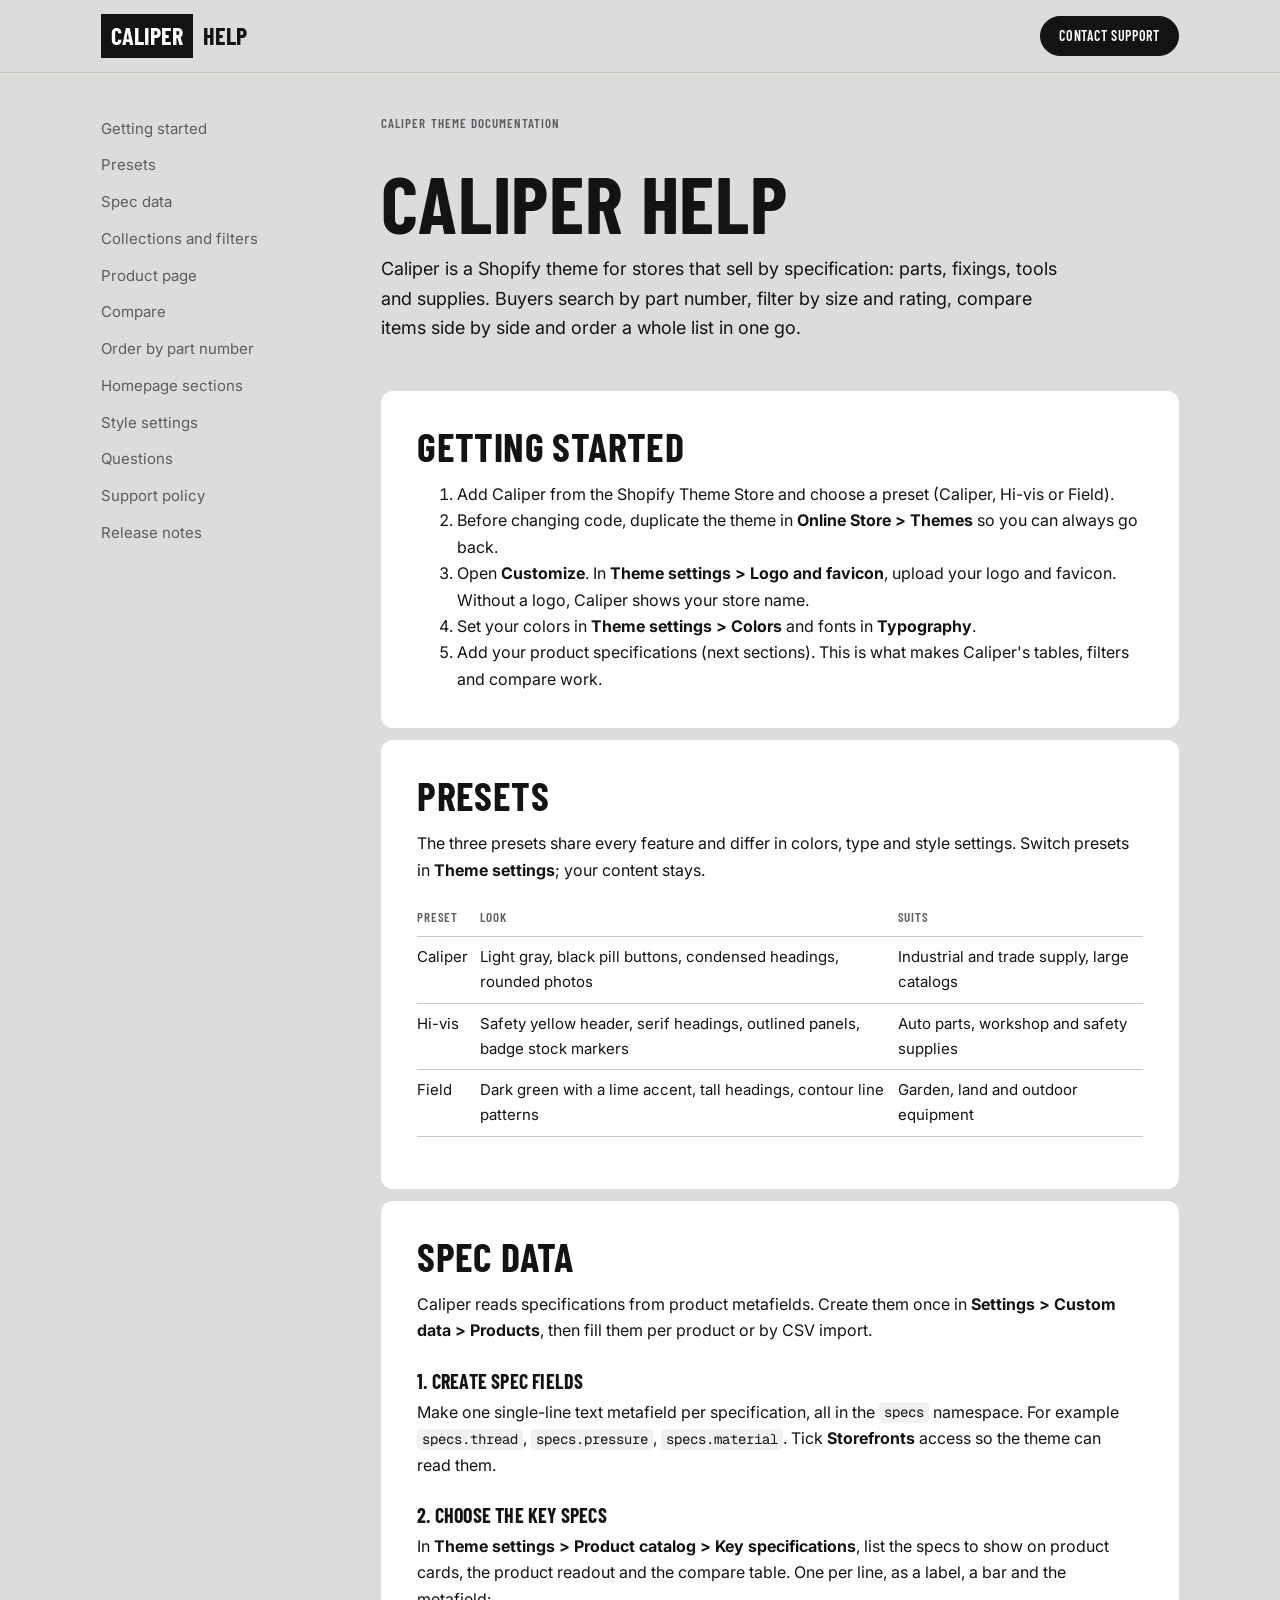
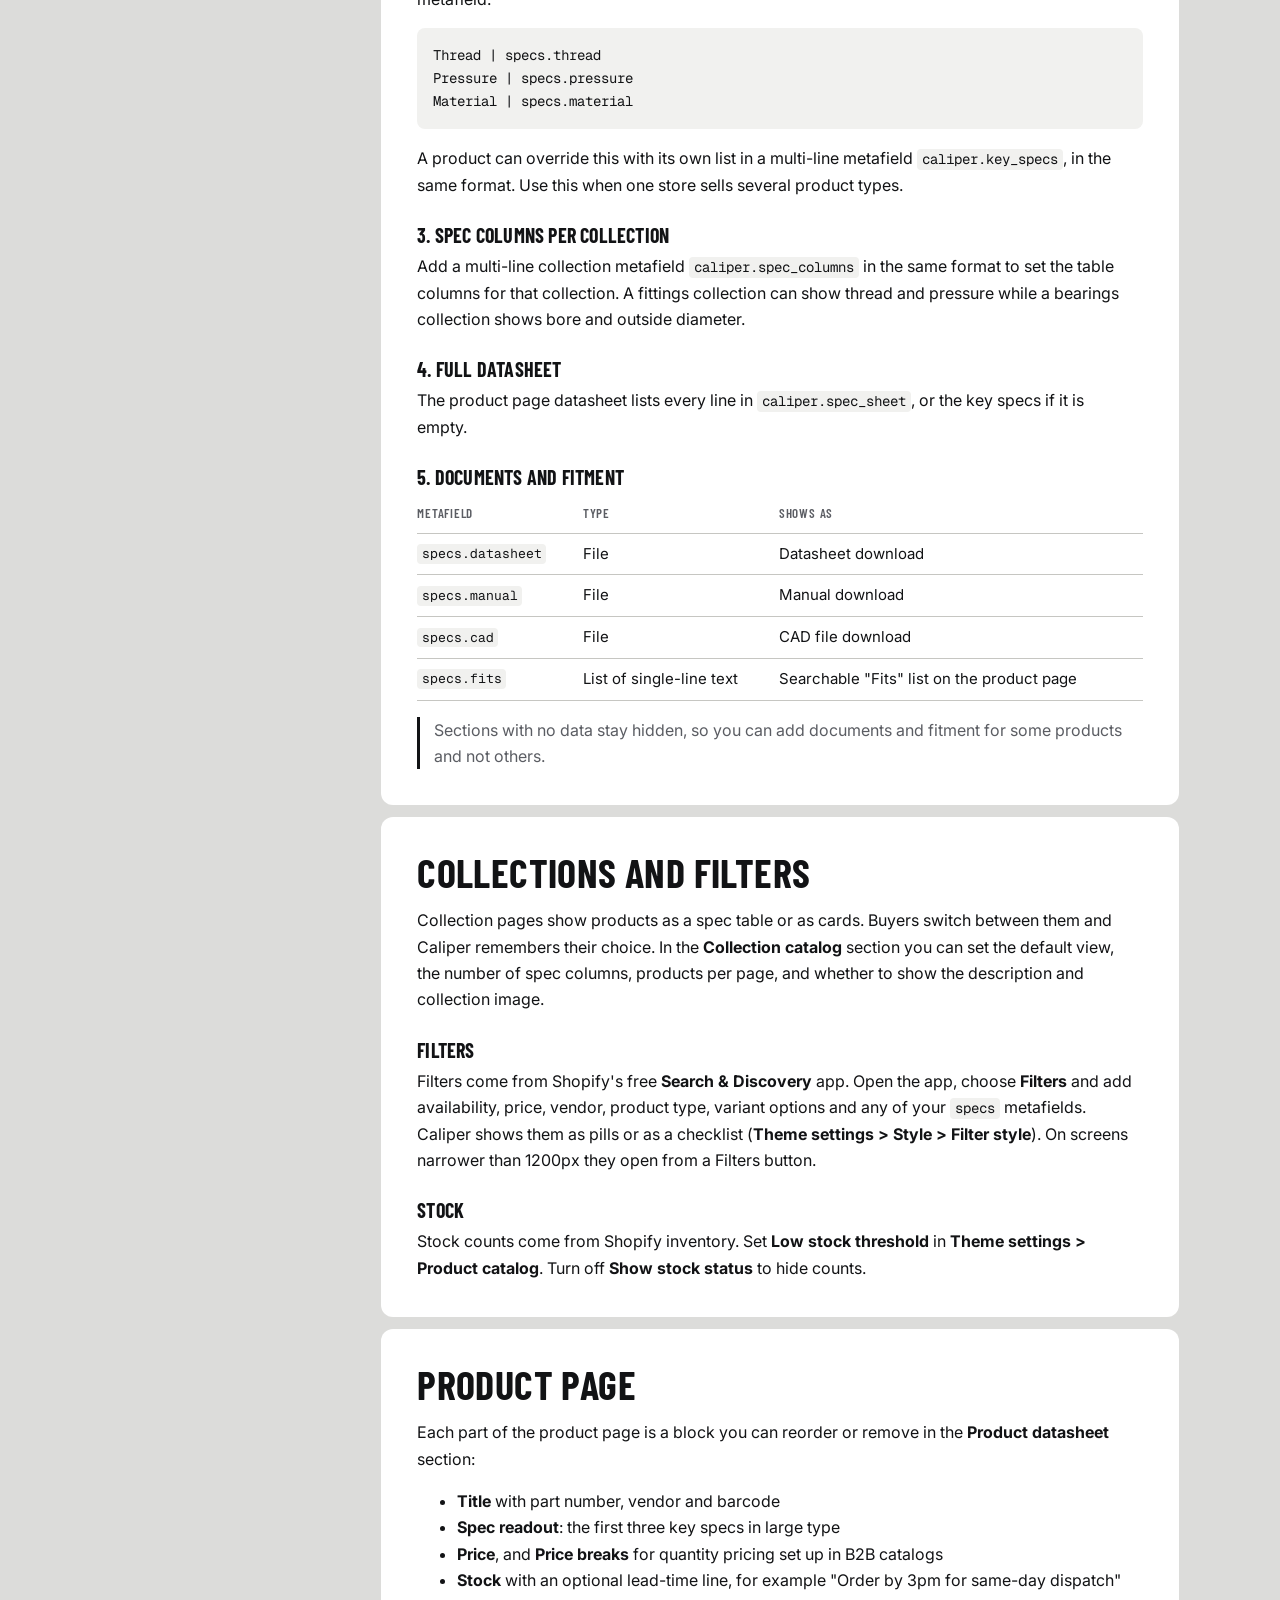
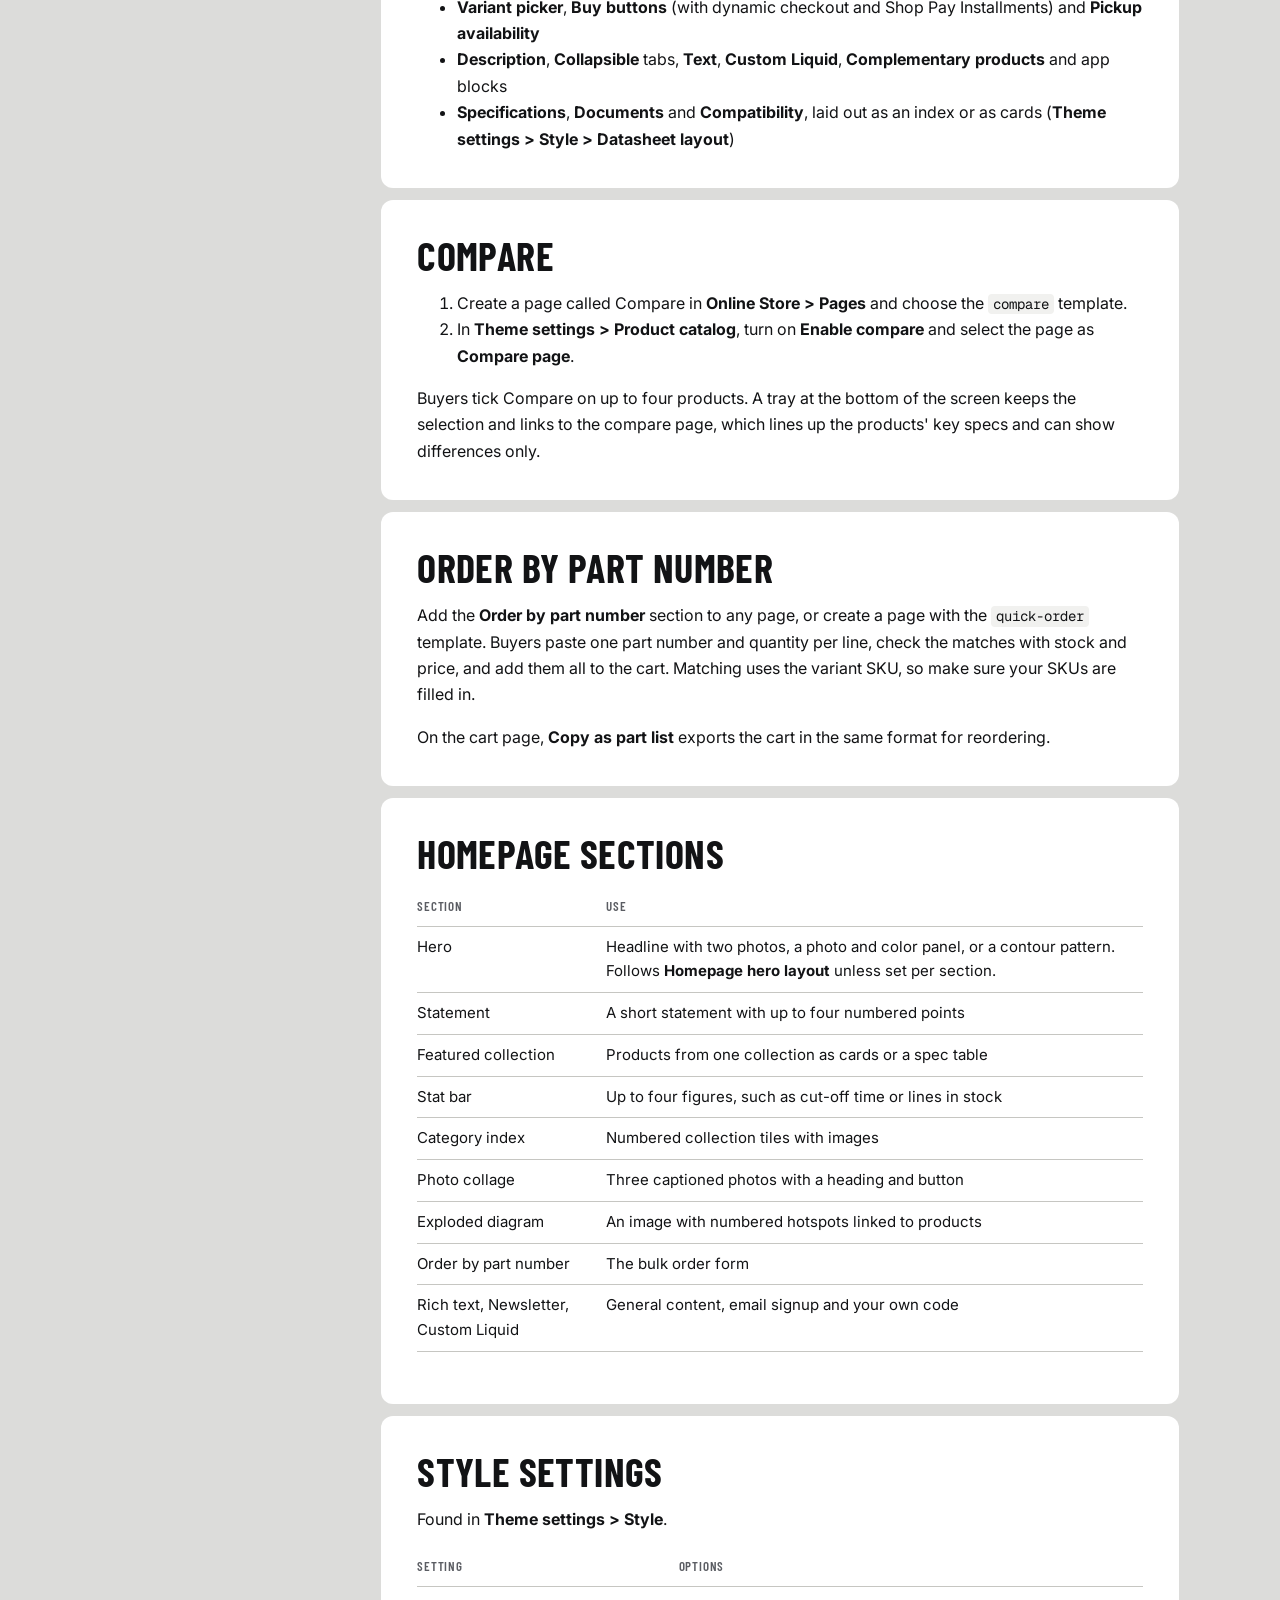
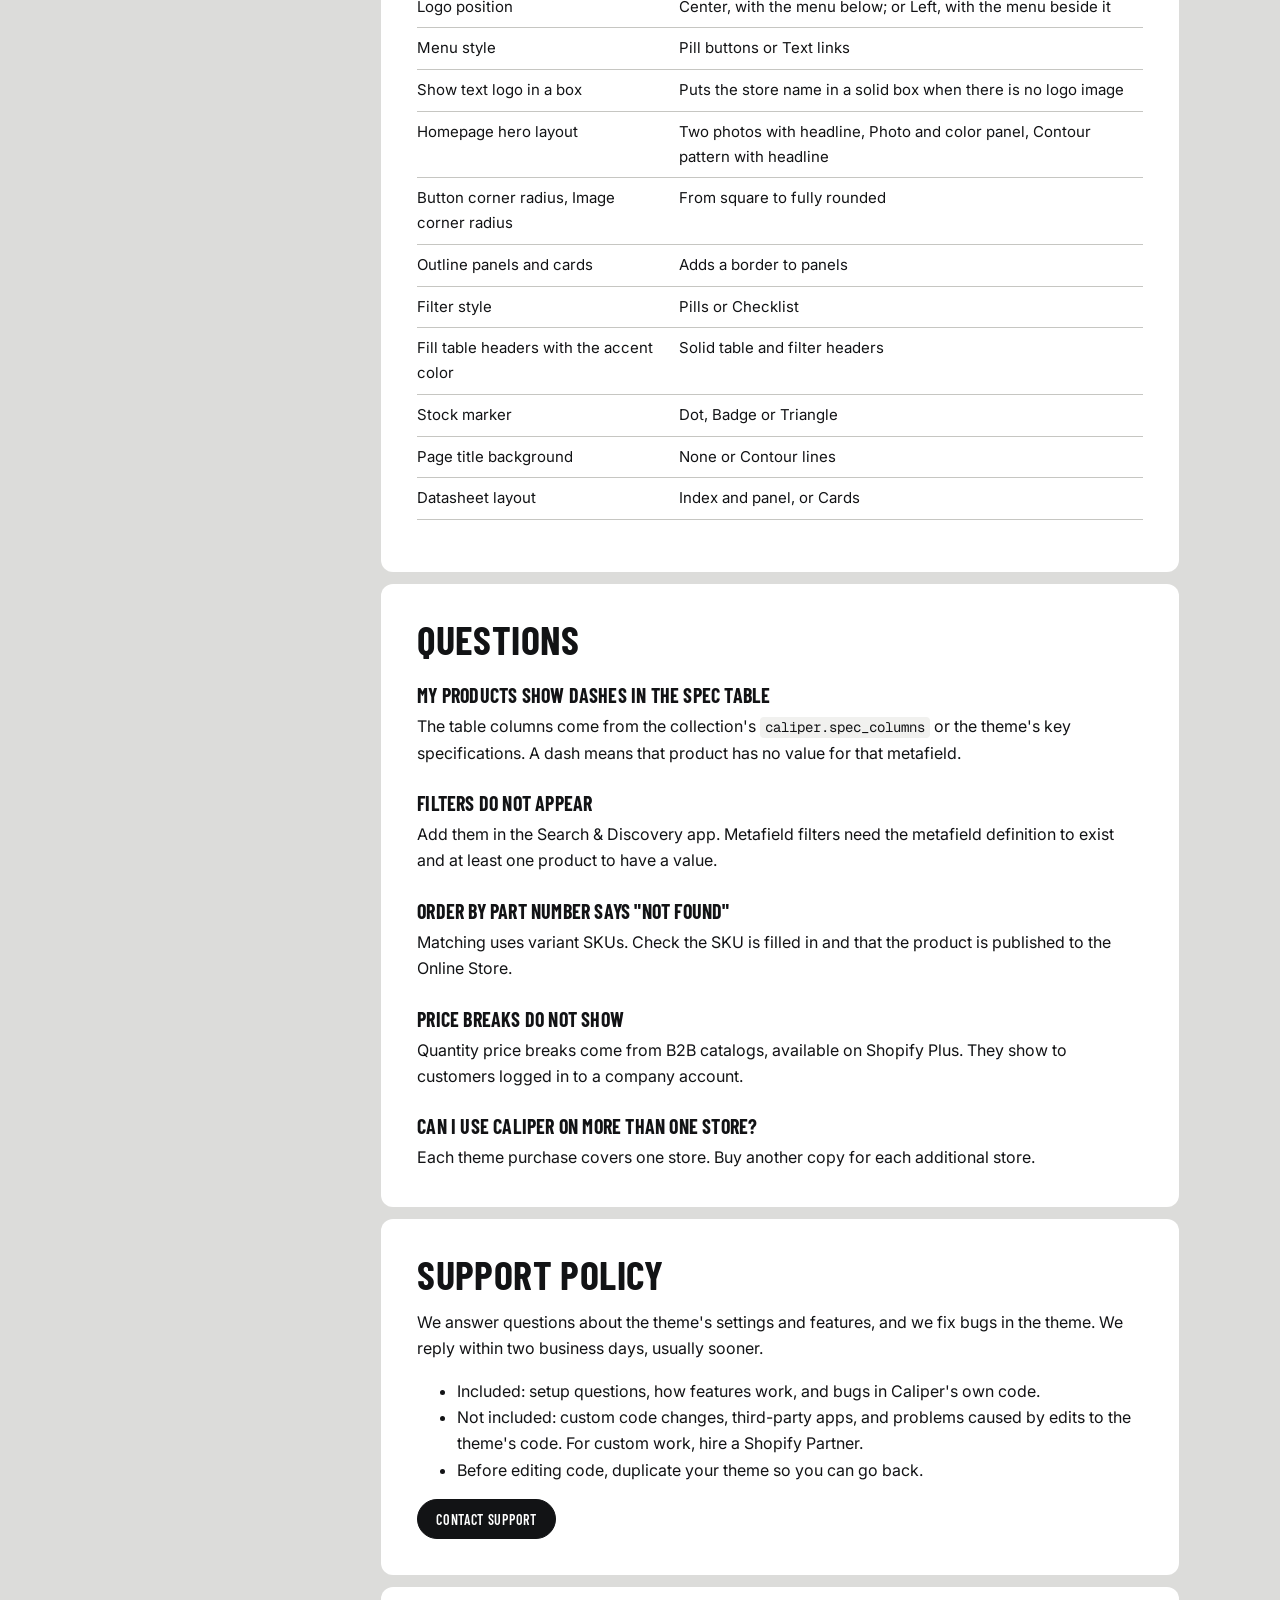
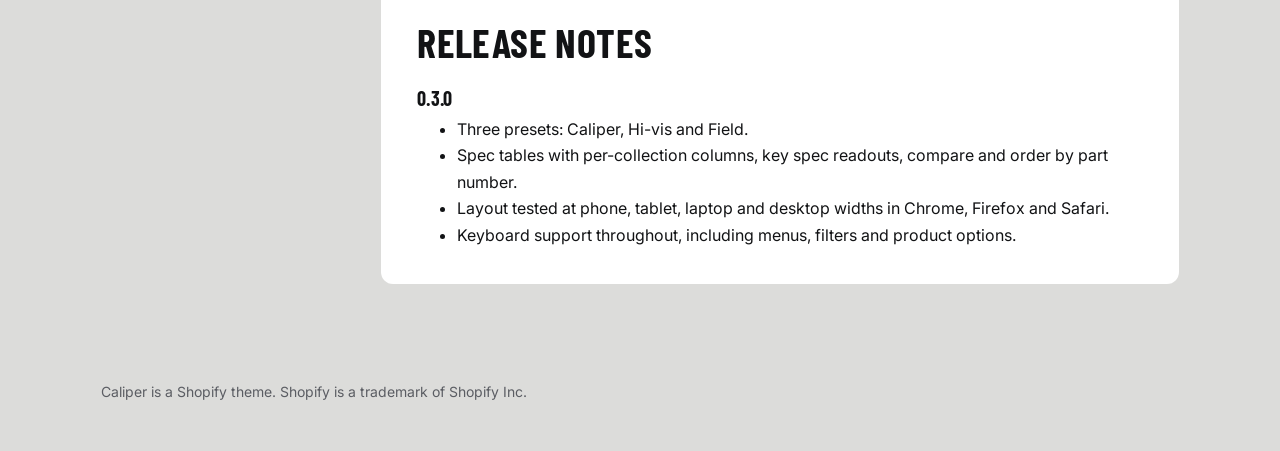
==== index.html @ 715175de "Caliper help site: documentation and support form" ====
<!doctype html>
<html lang="en">
<head>
<meta charset="utf-8">
<meta name="viewport" content="width=device-width, initial-scale=1">
<title>Caliper theme help</title>
<meta name="description" content="How to set up and use the Caliper Shopify theme: presets, spec data, collections, product pages, compare, order by part number and theme settings.">
<link rel="preconnect" href="https://fonts.googleapis.com">
<link rel="preconnect" href="https://fonts.gstatic.com" crossorigin>
<link rel="stylesheet" href="https://fonts.googleapis.com/css2?family=Barlow+Condensed:wght@600;700&family=Inter:wght@400;600&family=Geist+Mono&display=swap">
<link rel="stylesheet" href="style.css">
</head>
<body>
<header class="top">
  <div class="top__inner">
    <a class="brand" href="index.html"><span>Caliper</span> Help</a>
    <a class="pill pill--solid" href="support.html">Contact support</a>
  </div>
</header>

<div class="layout">
  <nav class="toc" aria-label="Contents">
    <a href="#start">Getting started</a>
    <a href="#presets">Presets</a>
    <a href="#spec-data">Spec data</a>
    <a href="#collections">Collections and filters</a>
    <a href="#product">Product page</a>
    <a href="#compare">Compare</a>
    <a href="#quick-order">Order by part number</a>
    <a href="#home">Homepage sections</a>
    <a href="#style">Style settings</a>
    <a href="#faq">Questions</a>
    <a href="#support">Support policy</a>
    <a href="#releases">Release notes</a>
  </nav>

  <main class="content">
    <div class="hero">
      <p class="label">Caliper theme documentation</p>
      <h1>Caliper help</h1>
      <p class="lede">Caliper is a Shopify theme for stores that sell by specification: parts, fixings, tools and supplies. Buyers search by part number, filter by size and rating, compare items side by side and order a whole list in one go.</p>
    </div>

    <section class="doc" id="start">
      <h2>Getting started</h2>
      <ol>
        <li>Add Caliper from the Shopify Theme Store and choose a preset (Caliper, Hi-vis or Field).</li>
        <li>Before changing code, duplicate the theme in <strong>Online Store &gt; Themes</strong> so you can always go back.</li>
        <li>Open <strong>Customize</strong>. In <strong>Theme settings &gt; Logo and favicon</strong>, upload your logo and favicon. Without a logo, Caliper shows your store name.</li>
        <li>Set your colors in <strong>Theme settings &gt; Colors</strong> and fonts in <strong>Typography</strong>.</li>
        <li>Add your product specifications (next sections). This is what makes Caliper's tables, filters and compare work.</li>
      </ol>
    </section>

    <section class="doc" id="presets">
      <h2>Presets</h2>
      <p>The three presets share every feature and differ in colors, type and style settings. Switch presets in <strong>Theme settings</strong>; your content stays.</p>
      <div class="table-wrap"><table>
        <thead><tr><th>Preset</th><th>Look</th><th>Suits</th></tr></thead>
        <tbody>
          <tr><td>Caliper</td><td>Light gray, black pill buttons, condensed headings, rounded photos</td><td>Industrial and trade supply, large catalogs</td></tr>
          <tr><td>Hi-vis</td><td>Safety yellow header, serif headings, outlined panels, badge stock markers</td><td>Auto parts, workshop and safety supplies</td></tr>
          <tr><td>Field</td><td>Dark green with a lime accent, tall headings, contour line patterns</td><td>Garden, land and outdoor equipment</td></tr>
        </tbody>
      </table></div>
    </section>

    <section class="doc" id="spec-data">
      <h2>Spec data</h2>
      <p>Caliper reads specifications from product metafields. Create them once in <strong>Settings &gt; Custom data &gt; Products</strong>, then fill them per product or by CSV import.</p>
      <h3>1. Create spec fields</h3>
      <p>Make one single-line text metafield per specification, all in the <code>specs</code> namespace. For example <code>specs.thread</code>, <code>specs.pressure</code>, <code>specs.material</code>. Tick <strong>Storefronts</strong> access so the theme can read them.</p>
      <h3>2. Choose the key specs</h3>
      <p>In <strong>Theme settings &gt; Product catalog &gt; Key specifications</strong>, list the specs to show on product cards, the product readout and the compare table. One per line, as a label, a bar and the metafield:</p>
      <pre>Thread | specs.thread
Pressure | specs.pressure
Material | specs.material</pre>
      <p>A product can override this with its own list in a multi-line metafield <code>caliper.key_specs</code>, in the same format. Use this when one store sells several product types.</p>
      <h3>3. Spec columns per collection</h3>
      <p>Add a multi-line collection metafield <code>caliper.spec_columns</code> in the same format to set the table columns for that collection. A fittings collection can show thread and pressure while a bearings collection shows bore and outside diameter.</p>
      <h3>4. Full datasheet</h3>
      <p>The product page datasheet lists every line in <code>caliper.spec_sheet</code>, or the key specs if it is empty.</p>
      <h3>5. Documents and fitment</h3>
      <div class="table-wrap"><table>
        <thead><tr><th>Metafield</th><th>Type</th><th>Shows as</th></tr></thead>
        <tbody>
          <tr><td><code>specs.datasheet</code></td><td>File</td><td>Datasheet download</td></tr>
          <tr><td><code>specs.manual</code></td><td>File</td><td>Manual download</td></tr>
          <tr><td><code>specs.cad</code></td><td>File</td><td>CAD file download</td></tr>
          <tr><td><code>specs.fits</code></td><td>List of single-line text</td><td>Searchable "Fits" list on the product page</td></tr>
        </tbody>
      </table></div>
      <p class="note">Sections with no data stay hidden, so you can add documents and fitment for some products and not others.</p>
    </section>

    <section class="doc" id="collections">
      <h2>Collections and filters</h2>
      <p>Collection pages show products as a spec table or as cards. Buyers switch between them and Caliper remembers their choice. In the <strong>Collection catalog</strong> section you can set the default view, the number of spec columns, products per page, and whether to show the description and collection image.</p>
      <h3>Filters</h3>
      <p>Filters come from Shopify's free <strong>Search &amp; Discovery</strong> app. Open the app, choose <strong>Filters</strong> and add availability, price, vendor, product type, variant options and any of your <code>specs</code> metafields. Caliper shows them as pills or as a checklist (<strong>Theme settings &gt; Style &gt; Filter style</strong>). On screens narrower than 1200px they open from a Filters button.</p>
      <h3>Stock</h3>
      <p>Stock counts come from Shopify inventory. Set <strong>Low stock threshold</strong> in <strong>Theme settings &gt; Product catalog</strong>. Turn off <strong>Show stock status</strong> to hide counts.</p>
    </section>

    <section class="doc" id="product">
      <h2>Product page</h2>
      <p>Each part of the product page is a block you can reorder or remove in the <strong>Product datasheet</strong> section:</p>
      <ul>
        <li><strong>Title</strong> with part number, vendor and barcode</li>
        <li><strong>Spec readout</strong>: the first three key specs in large type</li>
        <li><strong>Price</strong>, and <strong>Price breaks</strong> for quantity pricing set up in B2B catalogs</li>
        <li><strong>Stock</strong> with an optional lead-time line, for example "Order by 3pm for same-day dispatch"</li>
        <li><strong>Variant picker</strong>, <strong>Buy buttons</strong> (with dynamic checkout and Shop Pay Installments) and <strong>Pickup availability</strong></li>
        <li><strong>Description</strong>, <strong>Collapsible</strong> tabs, <strong>Text</strong>, <strong>Custom Liquid</strong>, <strong>Complementary products</strong> and app blocks</li>
        <li><strong>Specifications</strong>, <strong>Documents</strong> and <strong>Compatibility</strong>, laid out as an index or as cards (<strong>Theme settings &gt; Style &gt; Datasheet layout</strong>)</li>
      </ul>
    </section>

    <section class="doc" id="compare">
      <h2>Compare</h2>
      <ol>
        <li>Create a page called Compare in <strong>Online Store &gt; Pages</strong> and choose the <code>compare</code> template.</li>
        <li>In <strong>Theme settings &gt; Product catalog</strong>, turn on <strong>Enable compare</strong> and select the page as <strong>Compare page</strong>.</li>
      </ol>
      <p>Buyers tick Compare on up to four products. A tray at the bottom of the screen keeps the selection and links to the compare page, which lines up the products' key specs and can show differences only.</p>
    </section>

    <section class="doc" id="quick-order">
      <h2>Order by part number</h2>
      <p>Add the <strong>Order by part number</strong> section to any page, or create a page with the <code>quick-order</code> template. Buyers paste one part number and quantity per line, check the matches with stock and price, and add them all to the cart. Matching uses the variant SKU, so make sure your SKUs are filled in.</p>
      <p>On the cart page, <strong>Copy as part list</strong> exports the cart in the same format for reordering.</p>
    </section>

    <section class="doc" id="home">
      <h2>Homepage sections</h2>
      <div class="table-wrap"><table>
        <thead><tr><th>Section</th><th>Use</th></tr></thead>
        <tbody>
          <tr><td>Hero</td><td>Headline with two photos, a photo and color panel, or a contour pattern. Follows <strong>Homepage hero layout</strong> unless set per section.</td></tr>
          <tr><td>Statement</td><td>A short statement with up to four numbered points</td></tr>
          <tr><td>Featured collection</td><td>Products from one collection as cards or a spec table</td></tr>
          <tr><td>Stat bar</td><td>Up to four figures, such as cut-off time or lines in stock</td></tr>
          <tr><td>Category index</td><td>Numbered collection tiles with images</td></tr>
          <tr><td>Photo collage</td><td>Three captioned photos with a heading and button</td></tr>
          <tr><td>Exploded diagram</td><td>An image with numbered hotspots linked to products</td></tr>
          <tr><td>Order by part number</td><td>The bulk order form</td></tr>
          <tr><td>Rich text, Newsletter, Custom Liquid</td><td>General content, email signup and your own code</td></tr>
        </tbody>
      </table></div>
    </section>

    <section class="doc" id="style">
      <h2>Style settings</h2>
      <p>Found in <strong>Theme settings &gt; Style</strong>.</p>
      <div class="table-wrap"><table>
        <thead><tr><th>Setting</th><th>Options</th></tr></thead>
        <tbody>
          <tr><td>Logo position</td><td>Center, with the menu below; or Left, with the menu beside it</td></tr>
          <tr><td>Menu style</td><td>Pill buttons or Text links</td></tr>
          <tr><td>Show text logo in a box</td><td>Puts the store name in a solid box when there is no logo image</td></tr>
          <tr><td>Homepage hero layout</td><td>Two photos with headline, Photo and color panel, Contour pattern with headline</td></tr>
          <tr><td>Button corner radius, Image corner radius</td><td>From square to fully rounded</td></tr>
          <tr><td>Outline panels and cards</td><td>Adds a border to panels</td></tr>
          <tr><td>Filter style</td><td>Pills or Checklist</td></tr>
          <tr><td>Fill table headers with the accent color</td><td>Solid table and filter headers</td></tr>
          <tr><td>Stock marker</td><td>Dot, Badge or Triangle</td></tr>
          <tr><td>Page title background</td><td>None or Contour lines</td></tr>
          <tr><td>Datasheet layout</td><td>Index and panel, or Cards</td></tr>
        </tbody>
      </table></div>
    </section>

    <section class="doc" id="faq">
      <h2>Questions</h2>
      <h3>My products show dashes in the spec table</h3>
      <p>The table columns come from the collection's <code>caliper.spec_columns</code> or the theme's key specifications. A dash means that product has no value for that metafield.</p>
      <h3>Filters do not appear</h3>
      <p>Add them in the Search &amp; Discovery app. Metafield filters need the metafield definition to exist and at least one product to have a value.</p>
      <h3>Order by part number says "Not found"</h3>
      <p>Matching uses variant SKUs. Check the SKU is filled in and that the product is published to the Online Store.</p>
      <h3>Price breaks do not show</h3>
      <p>Quantity price breaks come from B2B catalogs, available on Shopify Plus. They show to customers logged in to a company account.</p>
      <h3>Can I use Caliper on more than one store?</h3>
      <p>Each theme purchase covers one store. Buy another copy for each additional store.</p>
    </section>

    <section class="doc" id="support">
      <h2>Support policy</h2>
      <p>We answer questions about the theme's settings and features, and we fix bugs in the theme. We reply within two business days, usually sooner.</p>
      <ul>
        <li>Included: setup questions, how features work, and bugs in Caliper's own code.</li>
        <li>Not included: custom code changes, third-party apps, and problems caused by edits to the theme's code. For custom work, hire a Shopify Partner.</li>
        <li>Before editing code, duplicate your theme so you can go back.</li>
      </ul>
      <p><a class="pill pill--solid" href="support.html">Contact support</a></p>
    </section>

    <section class="doc" id="releases">
      <h2>Release notes</h2>
      <h3>0.3.0</h3>
      <ul>
        <li>Three presets: Caliper, Hi-vis and Field.</li>
        <li>Spec tables with per-collection columns, key spec readouts, compare and order by part number.</li>
        <li>Layout tested at phone, tablet, laptop and desktop widths in Chrome, Firefox and Safari.</li>
        <li>Keyboard support throughout, including menus, filters and product options.</li>
      </ul>
    </section>
  </main>
</div>
<footer>Caliper is a Shopify theme. Shopify is a trademark of Shopify Inc.</footer>
</body>
</html>
---- style.css ----
/* Caliper help site. Same type and palette as the theme's Caliper style. */
:root {
  --bg: #dcdcda;
  --panel: #ffffff;
  --ink: #121315;
  --muted: #5b5d63;
  --rule: #c6c6c2;
  --accent: #121315;
  --accent-ink: #ffffff;
  --code: #f1f1ef;
  --display: 'Barlow Condensed', 'Arial Narrow', sans-serif;
  --body: 'Inter', system-ui, -apple-system, 'Segoe UI', sans-serif;
  --mono: 'Geist Mono', ui-monospace, Menlo, monospace;
}
@media (prefers-color-scheme: dark) {
  :root { --bg: #141517; --panel: #1d1e21; --ink: #ececea; --muted: #9b9da4; --rule: #303236; --accent: #ececea; --accent-ink: #141517; --code: #26272a; color-scheme: dark; }
}
* { box-sizing: border-box; }
html { scroll-padding-top: 88px; }
body { margin: 0; background: var(--bg); color: var(--ink); font: 16px/1.65 var(--body); }
a { color: inherit; text-underline-offset: 0.2em; }
h1, h2, h3 { font-family: var(--display); font-weight: 700; text-transform: uppercase; line-height: 0.95; margin: 0; letter-spacing: 0.01em; text-wrap: balance; }
h1 { font-size: clamp(2.75rem, 2rem + 4vw, 5rem); }
h2 { font-size: clamp(1.75rem, 1.4rem + 1.4vw, 2.5rem); margin-block: 0 1rem; }
h3 { font-size: 1.25rem; margin-block: 1.75rem 0.5rem; }
p, ul, ol, table { margin-block: 0 1rem; }
code, kbd { font-family: var(--mono); font-size: 0.875em; background: var(--code); padding: 0.1em 0.35em; border-radius: 4px; }
pre { font-family: var(--mono); font-size: 0.875rem; background: var(--code); padding: 1rem; border-radius: 8px; overflow-x: auto; margin-block: 0 1rem; }
.label { font-family: var(--display); font-weight: 600; text-transform: uppercase; letter-spacing: 0.08em; font-size: 0.8125rem; color: var(--muted); }

.top { position: sticky; top: 0; z-index: 5; background: var(--bg); border-bottom: 1px solid var(--rule); }
.top__inner { max-width: 1180px; margin: 0 auto; padding: 14px max(16px, 4vw); display: flex; align-items: center; justify-content: space-between; gap: 16px; }
.brand { font-family: var(--display); font-weight: 700; font-size: 1.5rem; text-transform: uppercase; text-decoration: none; display: inline-flex; gap: 10px; align-items: center; }
.brand span { background: var(--accent); color: var(--accent-ink); padding: 2px 10px; }
.pill { display: inline-flex; align-items: center; min-height: 40px; padding: 0 18px; border: 1px solid var(--ink); border-radius: 999px; font-family: var(--display); font-weight: 600; text-transform: uppercase; letter-spacing: 0.05em; font-size: 0.875rem; text-decoration: none; background: var(--panel); }
.pill--solid { background: var(--accent); color: var(--accent-ink); border-color: var(--accent); }

.layout { max-width: 1180px; margin: 0 auto; padding: 40px max(16px, 4vw) 96px; display: grid; grid-template-columns: 15rem minmax(0, 1fr); gap: 40px; align-items: start; }
.toc { position: sticky; top: 88px; display: grid; gap: 4px; font-size: 0.9375rem; }
.toc a { text-decoration: none; color: var(--muted); padding: 4px 0; }
.toc a:hover { color: var(--ink); }
.content { display: grid; gap: 12px; min-width: 0; }
.hero { display: grid; gap: 14px; margin-bottom: 20px; }
.lede { font-size: 1.125rem; max-width: 62ch; }
section.doc { background: var(--panel); border-radius: 12px; padding: clamp(20px, 3vw, 36px); }
section.doc > :last-child { margin-bottom: 0; }
section.doc p, section.doc li { max-width: 72ch; }
table { border-collapse: collapse; width: 100%; font-size: 0.9375rem; }
th, td { text-align: left; padding: 8px 12px 8px 0; border-bottom: 1px solid var(--rule); vertical-align: top; }
th { font-family: var(--display); font-weight: 600; text-transform: uppercase; letter-spacing: 0.06em; font-size: 0.8125rem; color: var(--muted); }
.table-wrap { overflow-x: auto; }
.note { border-left: 3px solid var(--ink); padding-left: 14px; color: var(--muted); }

form { display: grid; gap: 18px; max-width: 40rem; }
.field { display: grid; gap: 6px; }
label { font-family: var(--display); font-weight: 600; text-transform: uppercase; letter-spacing: 0.06em; font-size: 0.875rem; }
input, select, textarea { font: inherit; color: var(--ink); background: var(--panel); border: 1px solid var(--ink); border-radius: 999px; min-height: 46px; padding: 0 16px; width: 100%; }
textarea { border-radius: 12px; min-height: 10rem; padding: 12px 16px; resize: vertical; }
input:focus-visible, select:focus-visible, textarea:focus-visible, a:focus-visible, button:focus-visible { outline: 2px solid var(--ink); outline-offset: 2px; }
.hint { font-size: 0.8125rem; color: var(--muted); }
button.pill { cursor: pointer; justify-self: start; min-height: 48px; }
footer { max-width: 1180px; margin: 0 auto; padding: 0 max(16px, 4vw) 48px; color: var(--muted); font-size: 0.875rem; }

@media (max-width: 860px) {
  .layout { grid-template-columns: minmax(0, 1fr); gap: 24px; }
  .toc { position: static; grid-template-columns: repeat(2, minmax(0, 1fr)); background: var(--panel); border-radius: 12px; padding: 16px; }
}
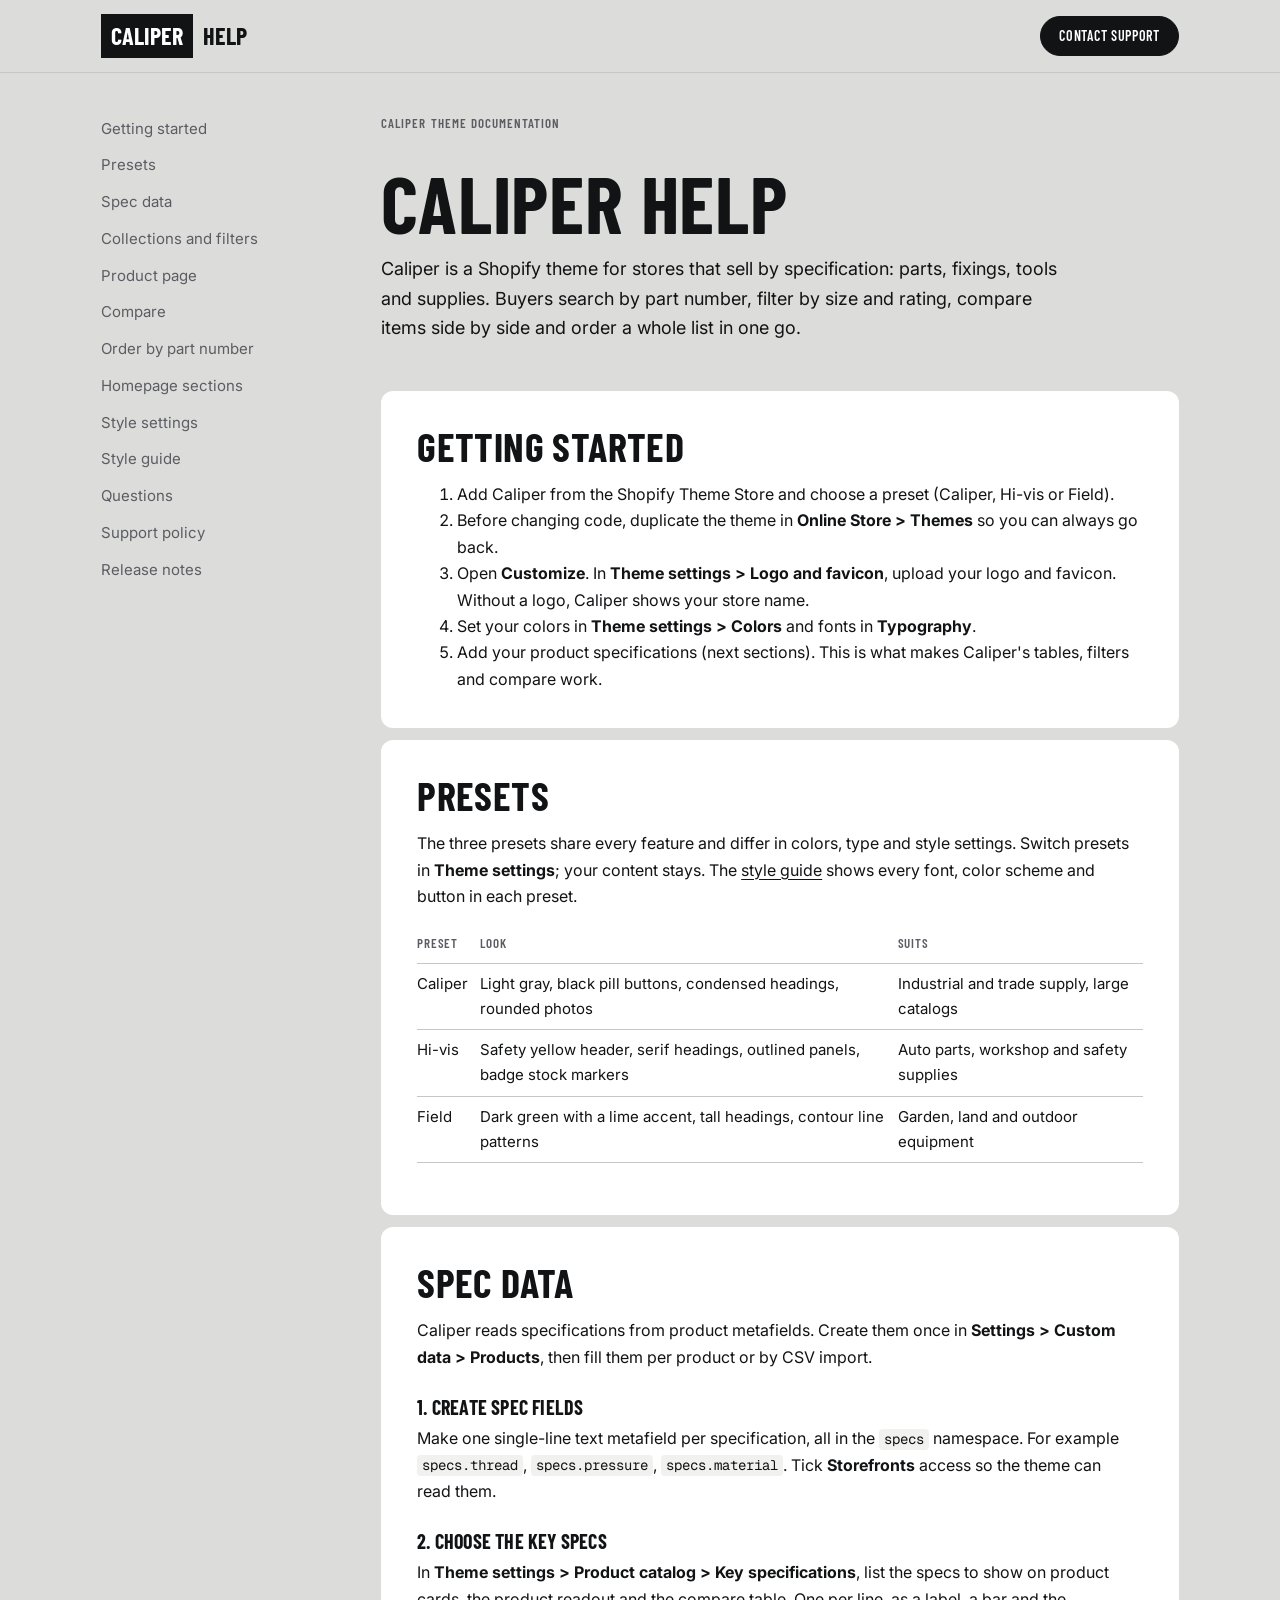
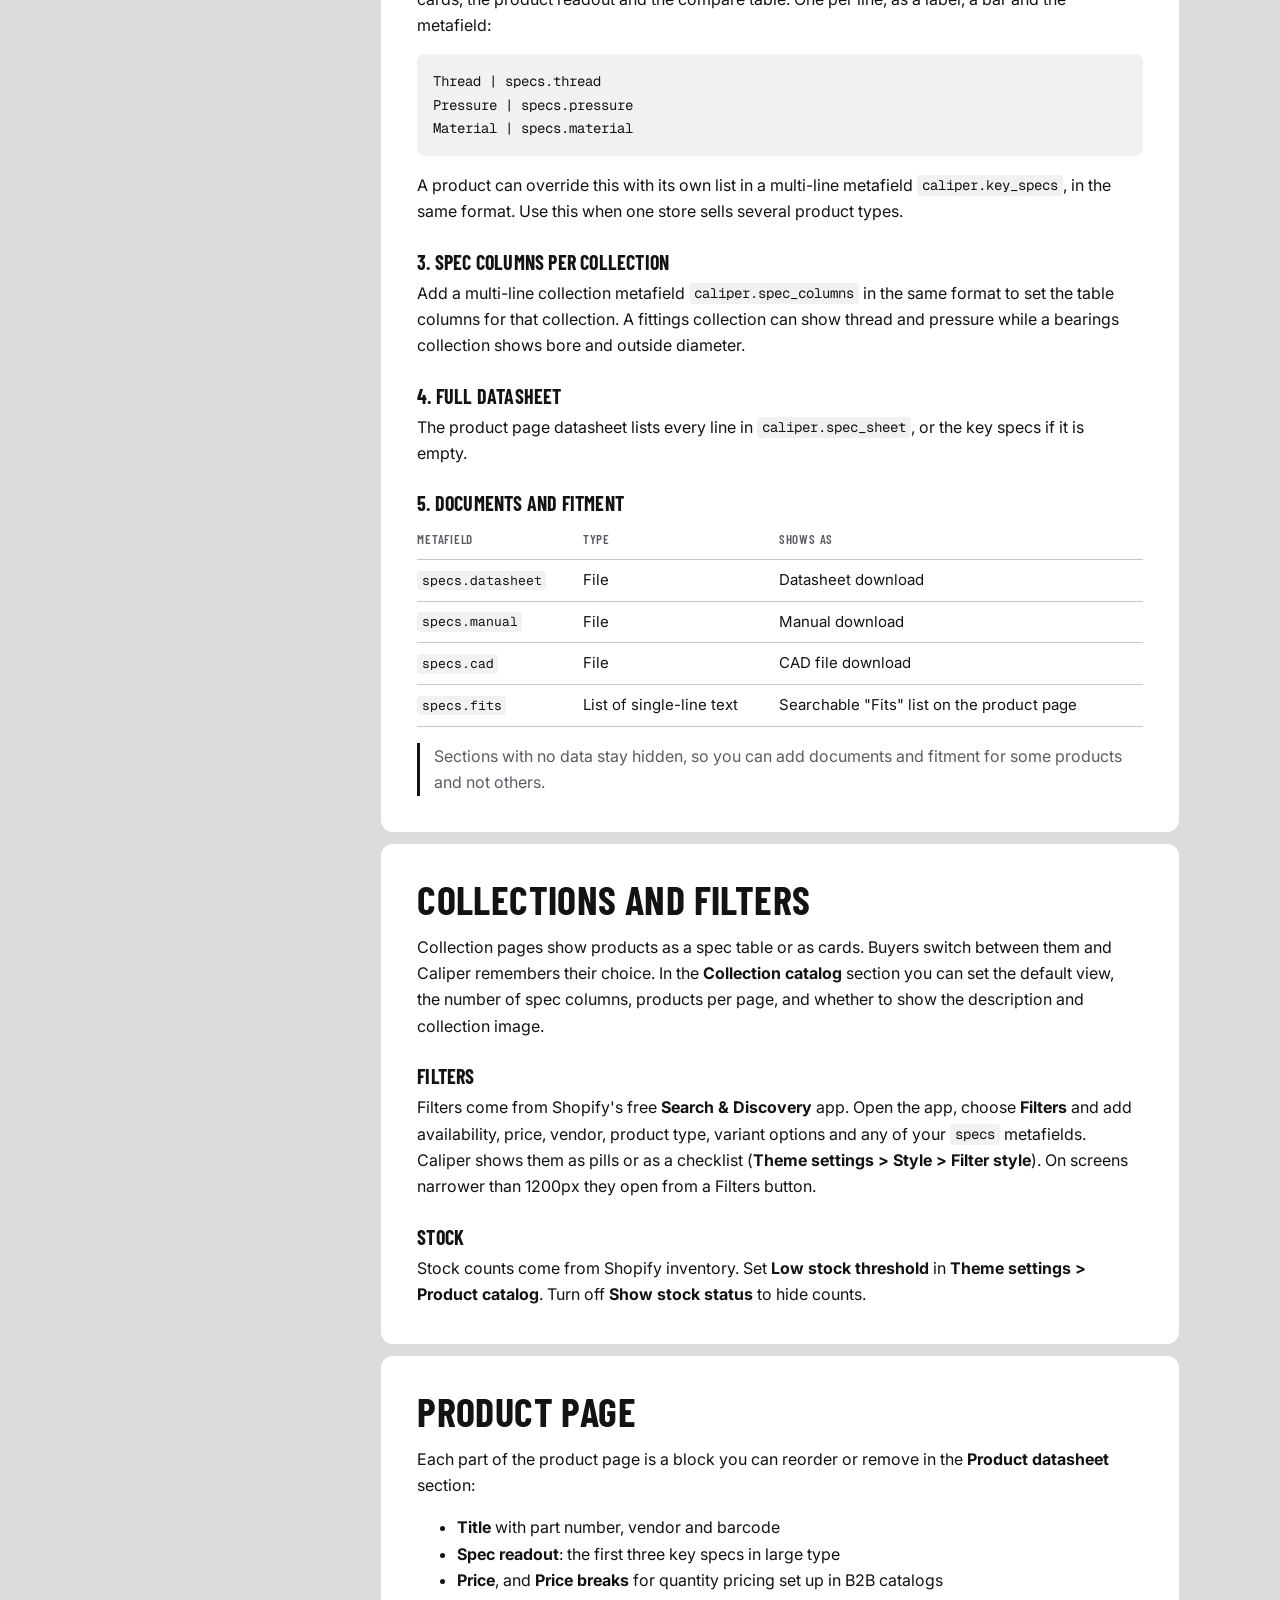
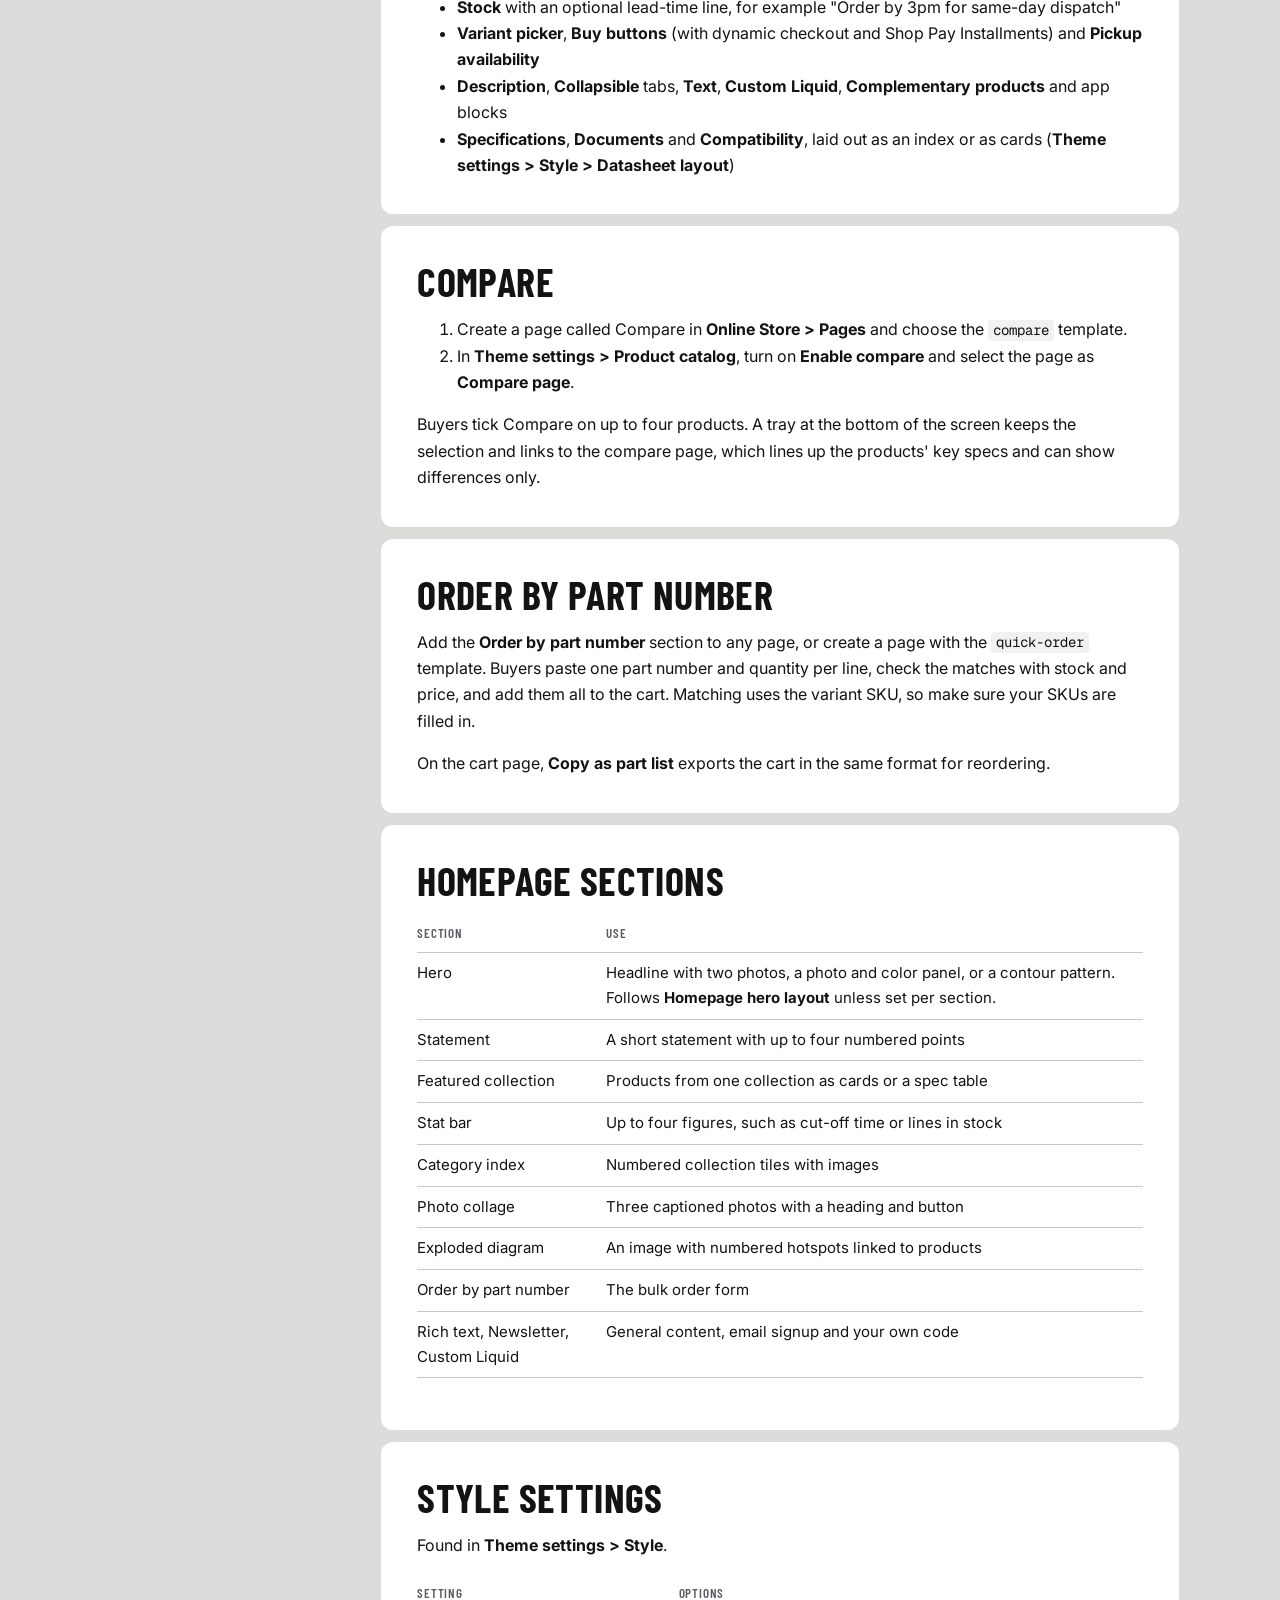
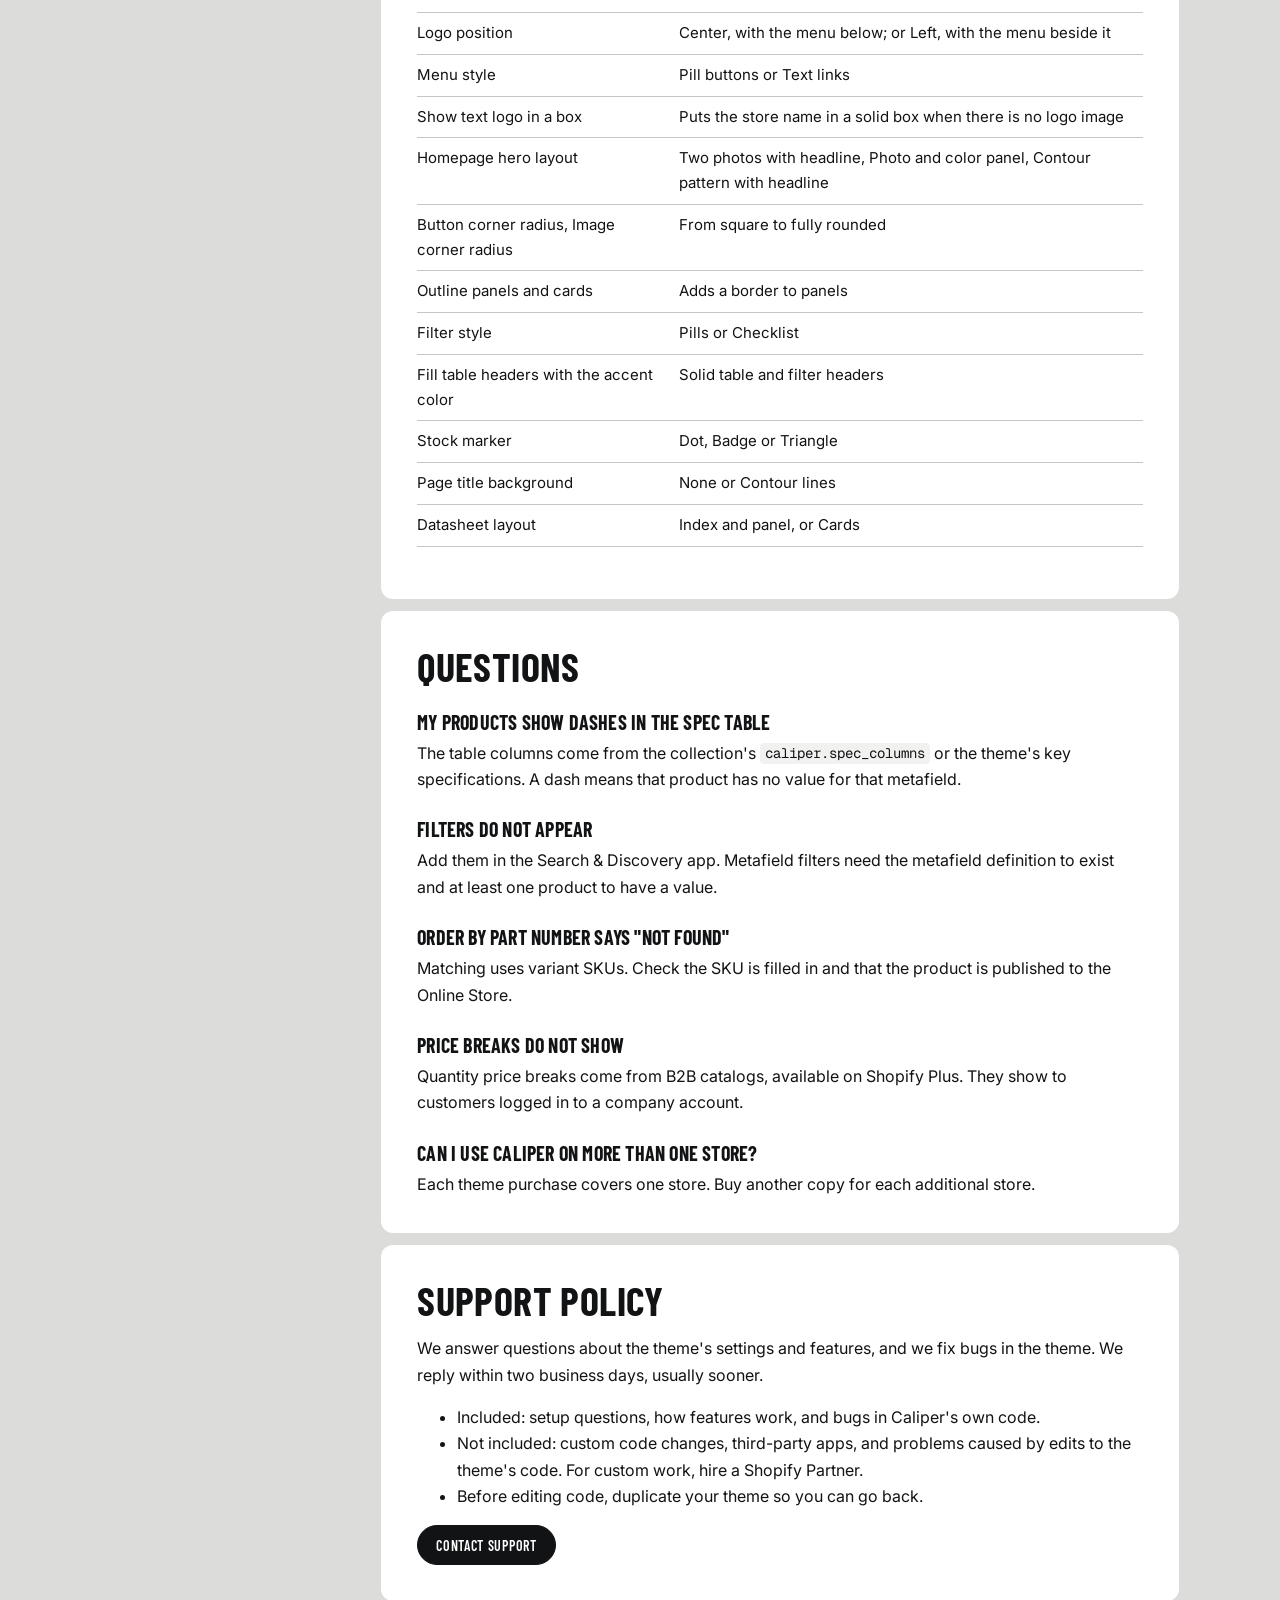
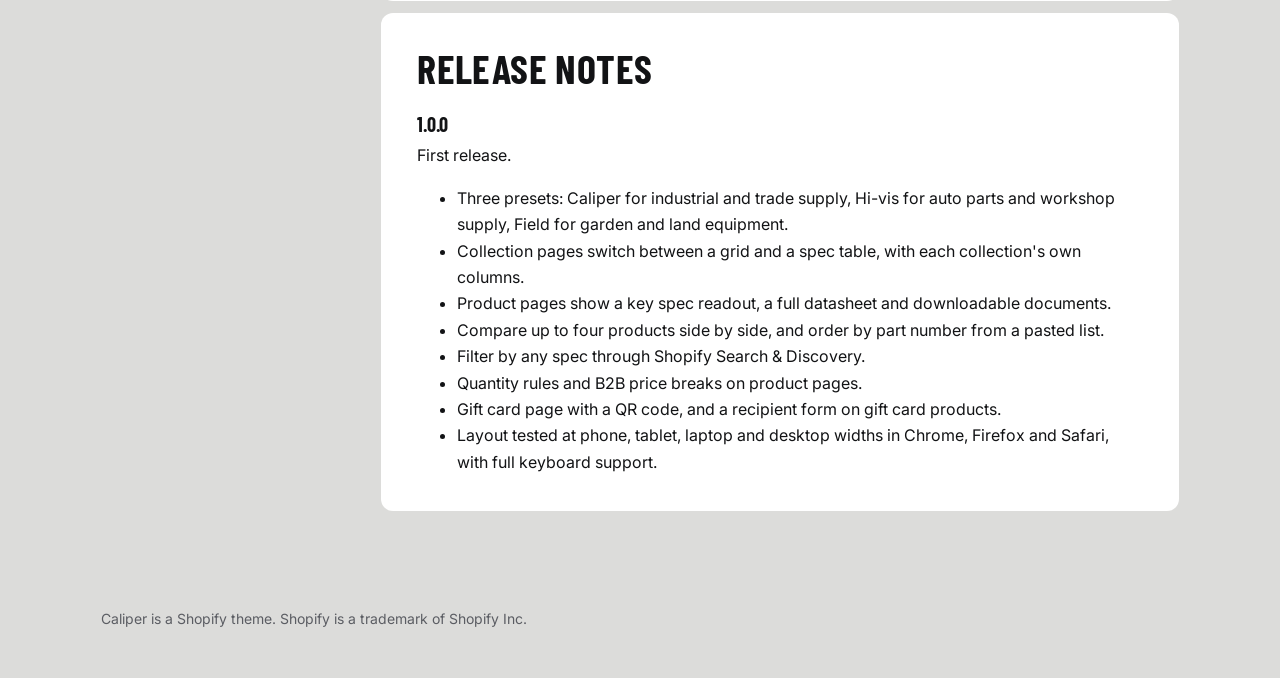
==== commit a6ded008: "Style guide, screenshot upload on the support form, 1.0.0 release notes" ====
--- a/index.html
+++ b/index.html
@@ -29,6 +29,7 @@
     <a href="#quick-order">Order by part number</a>
     <a href="#home">Homepage sections</a>
     <a href="#style">Style settings</a>
+    <a href="style-guide.html">Style guide</a>
     <a href="#faq">Questions</a>
     <a href="#support">Support policy</a>
     <a href="#releases">Release notes</a>
@@ -54,7 +55,7 @@
 
     <section class="doc" id="presets">
       <h2>Presets</h2>
-      <p>The three presets share every feature and differ in colors, type and style settings. Switch presets in <strong>Theme settings</strong>; your content stays.</p>
+      <p>The three presets share every feature and differ in colors, type and style settings. Switch presets in <strong>Theme settings</strong>; your content stays. The <a href="style-guide.html">style guide</a> shows every font, color scheme and button in each preset.</p>
       <div class="table-wrap"><table>
         <thead><tr><th>Preset</th><th>Look</th><th>Suits</th></tr></thead>
         <tbody>
@@ -197,12 +198,17 @@
 
     <section class="doc" id="releases">
       <h2>Release notes</h2>
-      <h3>0.3.0</h3>
+      <h3>1.0.0</h3>
+      <p>First release.</p>
       <ul>
-        <li>Three presets: Caliper, Hi-vis and Field.</li>
-        <li>Spec tables with per-collection columns, key spec readouts, compare and order by part number.</li>
-        <li>Layout tested at phone, tablet, laptop and desktop widths in Chrome, Firefox and Safari.</li>
-        <li>Keyboard support throughout, including menus, filters and product options.</li>
+        <li>Three presets: Caliper for industrial and trade supply, Hi-vis for auto parts and workshop supply, Field for garden and land equipment.</li>
+        <li>Collection pages switch between a grid and a spec table, with each collection's own columns.</li>
+        <li>Product pages show a key spec readout, a full datasheet and downloadable documents.</li>
+        <li>Compare up to four products side by side, and order by part number from a pasted list.</li>
+        <li>Filter by any spec through Shopify Search &amp; Discovery.</li>
+        <li>Quantity rules and B2B price breaks on product pages.</li>
+        <li>Gift card page with a QR code, and a recipient form on gift card products.</li>
+        <li>Layout tested at phone, tablet, laptop and desktop widths in Chrome, Firefox and Safari, with full keyboard support.</li>
       </ul>
     </section>
   </main>
--- a/style.css
+++ b/style.css
@@ -50,12 +50,15 @@
 th { font-family: var(--display); font-weight: 600; text-transform: uppercase; letter-spacing: 0.06em; font-size: 0.8125rem; color: var(--muted); }
 .table-wrap { overflow-x: auto; }
 .note { border-left: 3px solid var(--ink); padding-left: 14px; color: var(--muted); }
+.sg-frame { display: block; width: 100%; min-height: 480px; border: 0; border-radius: 8px; margin-block: 0 1rem; }
 
 form { display: grid; gap: 18px; max-width: 40rem; }
 .field { display: grid; gap: 6px; }
 label { font-family: var(--display); font-weight: 600; text-transform: uppercase; letter-spacing: 0.06em; font-size: 0.875rem; }
 input, select, textarea { font: inherit; color: var(--ink); background: var(--panel); border: 1px solid var(--ink); border-radius: 999px; min-height: 46px; padding: 0 16px; width: 100%; }
 textarea { border-radius: 12px; min-height: 10rem; padding: 12px 16px; resize: vertical; }
+input[type=file] { border-radius: 12px; padding: 10px 16px; }
+input[type=file]::file-selector-button { font: inherit; margin-inline-end: 12px; padding: 6px 14px; border: 1px solid var(--ink); border-radius: 999px; background: var(--panel); color: var(--ink); cursor: pointer; }
 input:focus-visible, select:focus-visible, textarea:focus-visible, a:focus-visible, button:focus-visible { outline: 2px solid var(--ink); outline-offset: 2px; }
 .hint { font-size: 0.8125rem; color: var(--muted); }
 button.pill { cursor: pointer; justify-self: start; min-height: 48px; }
@@ -63,5 +66,6 @@
 
 @media (max-width: 860px) {
   .layout { grid-template-columns: minmax(0, 1fr); gap: 24px; }
-  .toc { position: static; grid-template-columns: repeat(2, minmax(0, 1fr)); background: var(--panel); border-radius: 12px; padding: 16px; }
+  .toc { position: static; grid-template-columns: repeat(2, minmax(0, 1fr)); column-gap: 20px; background: var(--panel); border-radius: 12px; padding: 16px; }
+  .toc .label { grid-column: 1 / -1; margin-bottom: 4px; }
 }
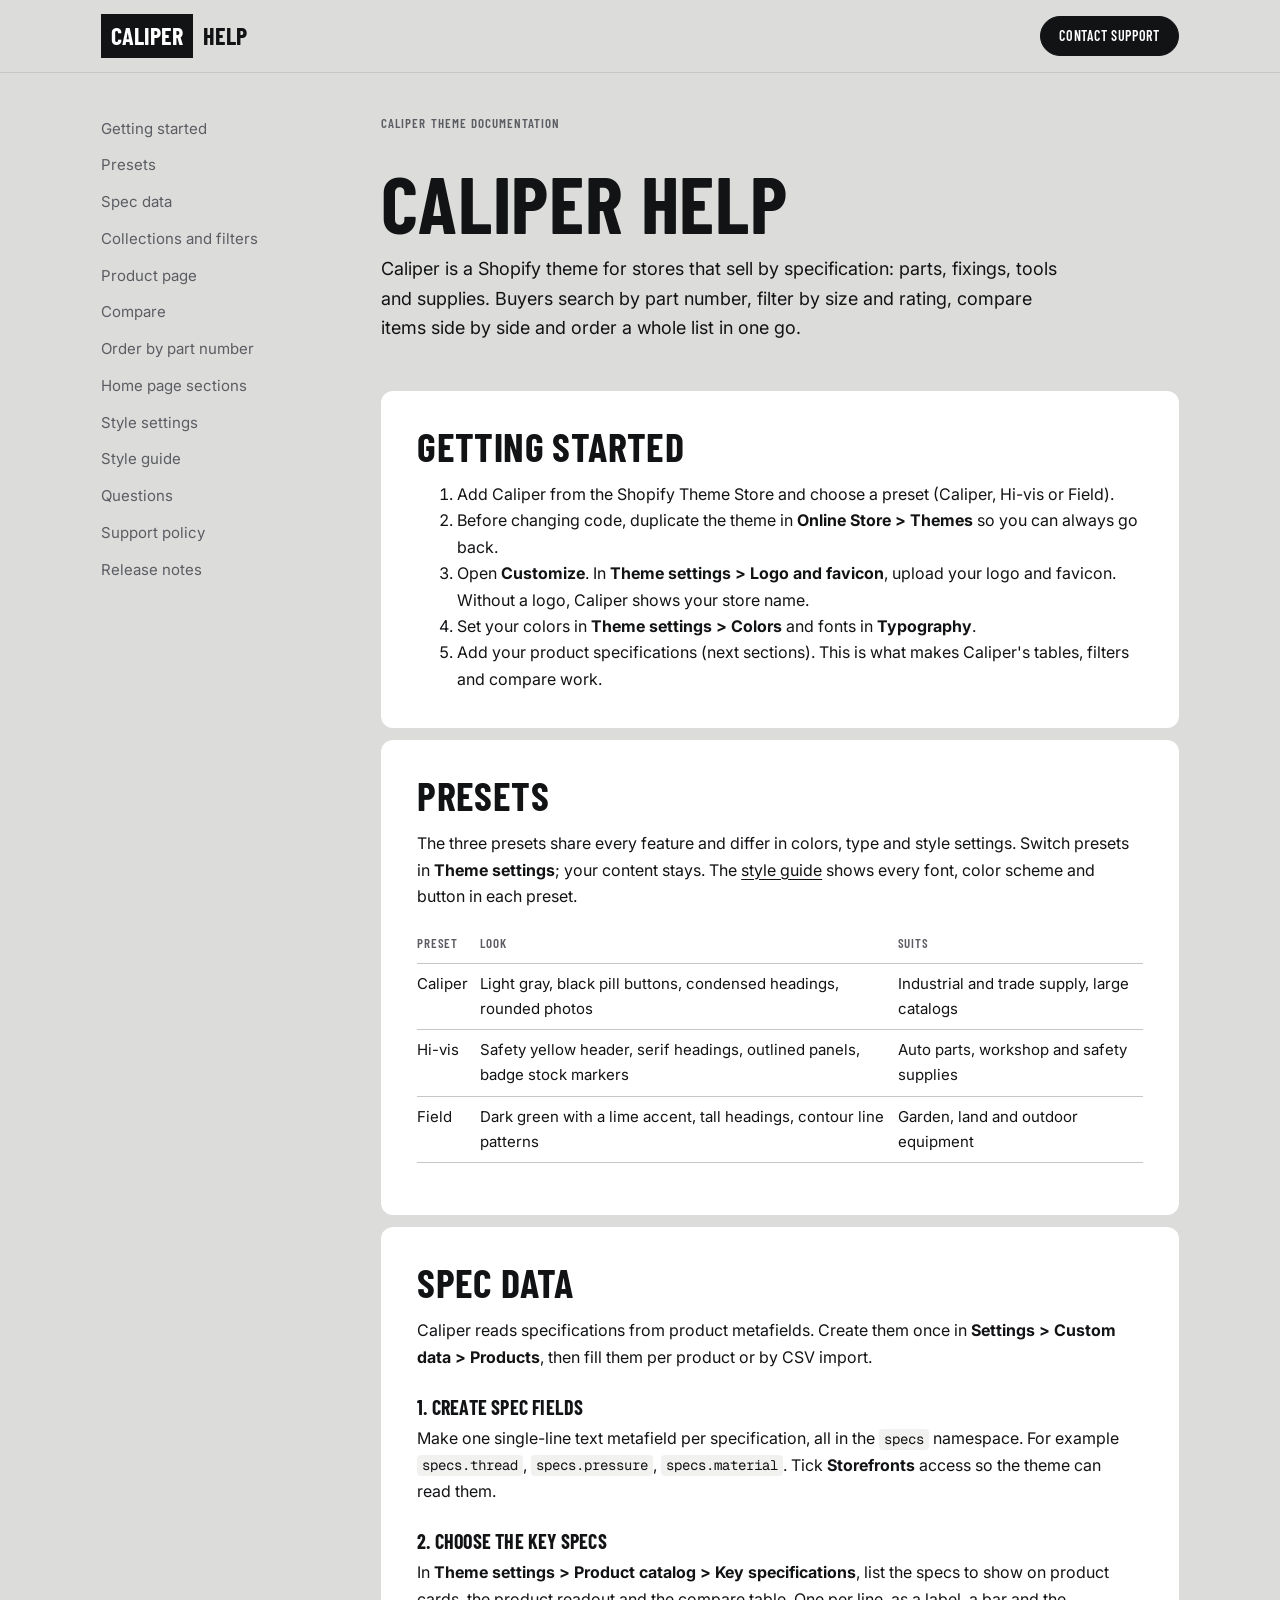
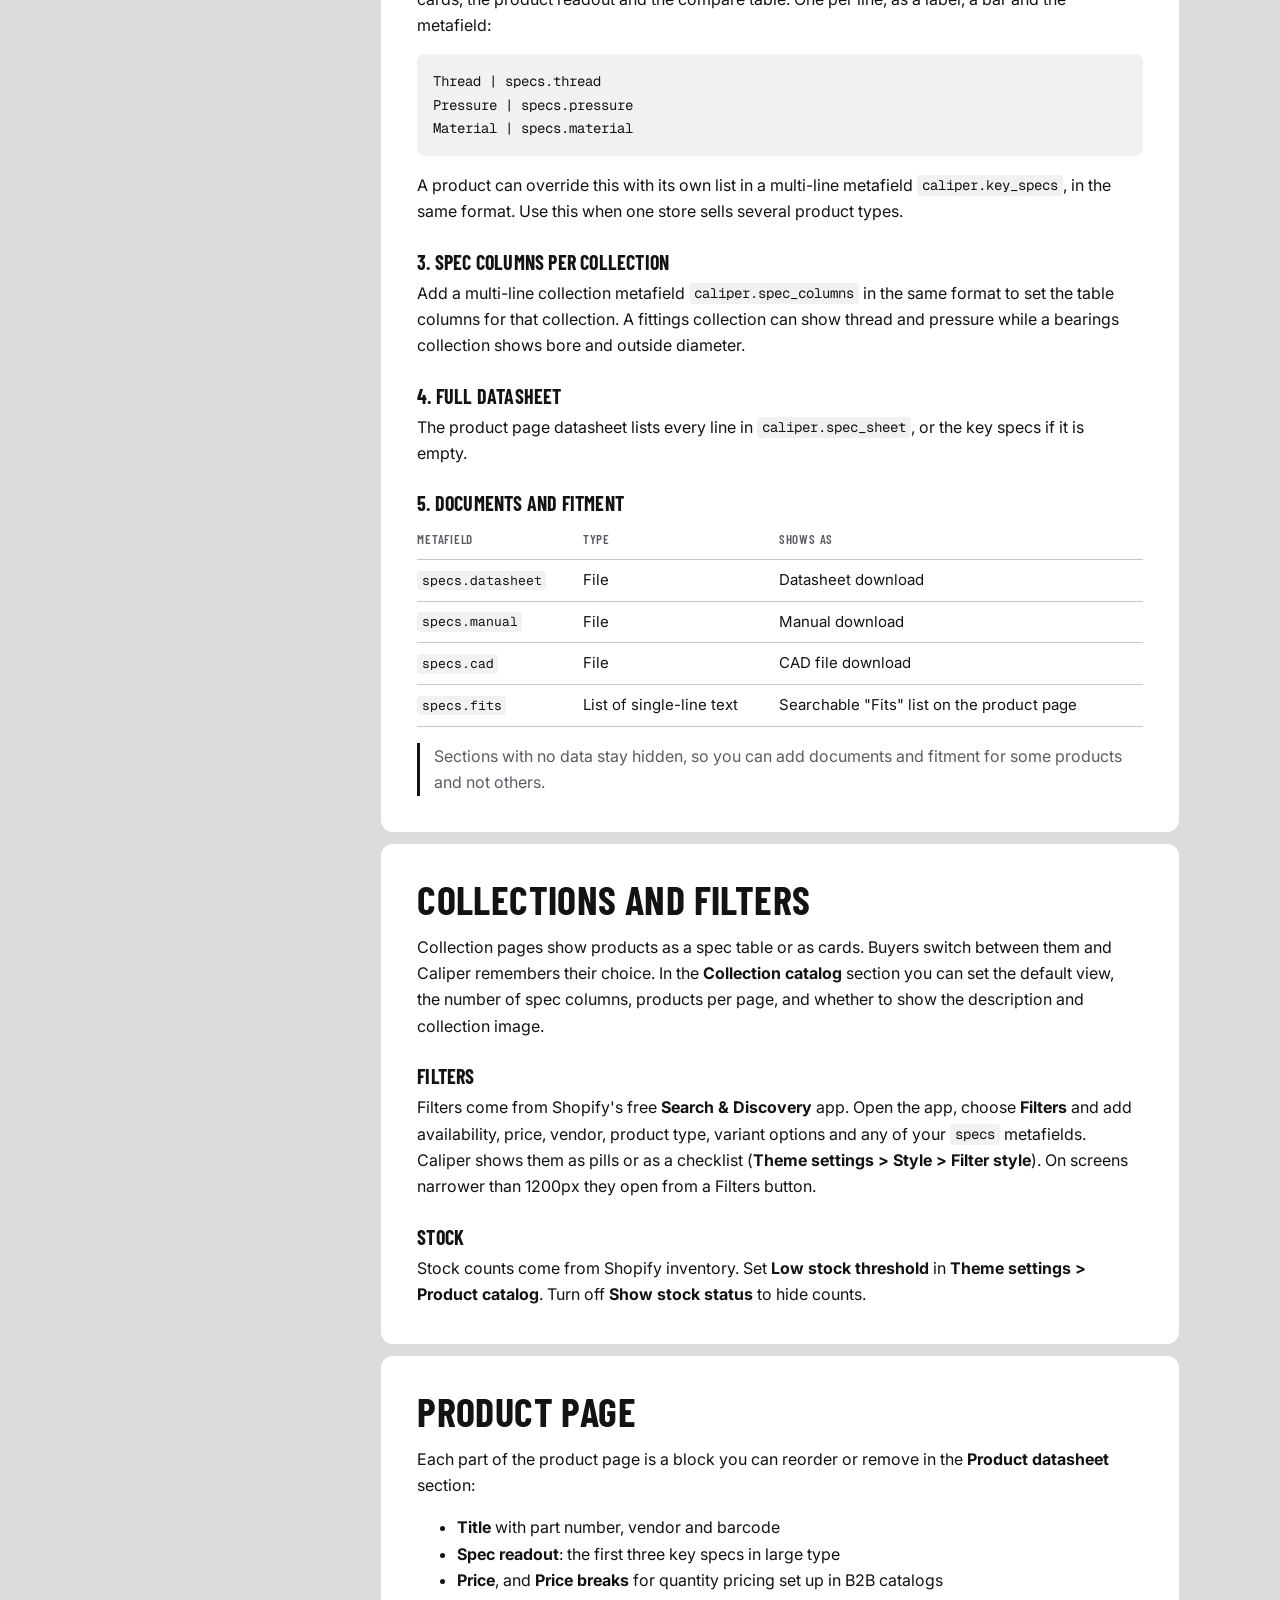
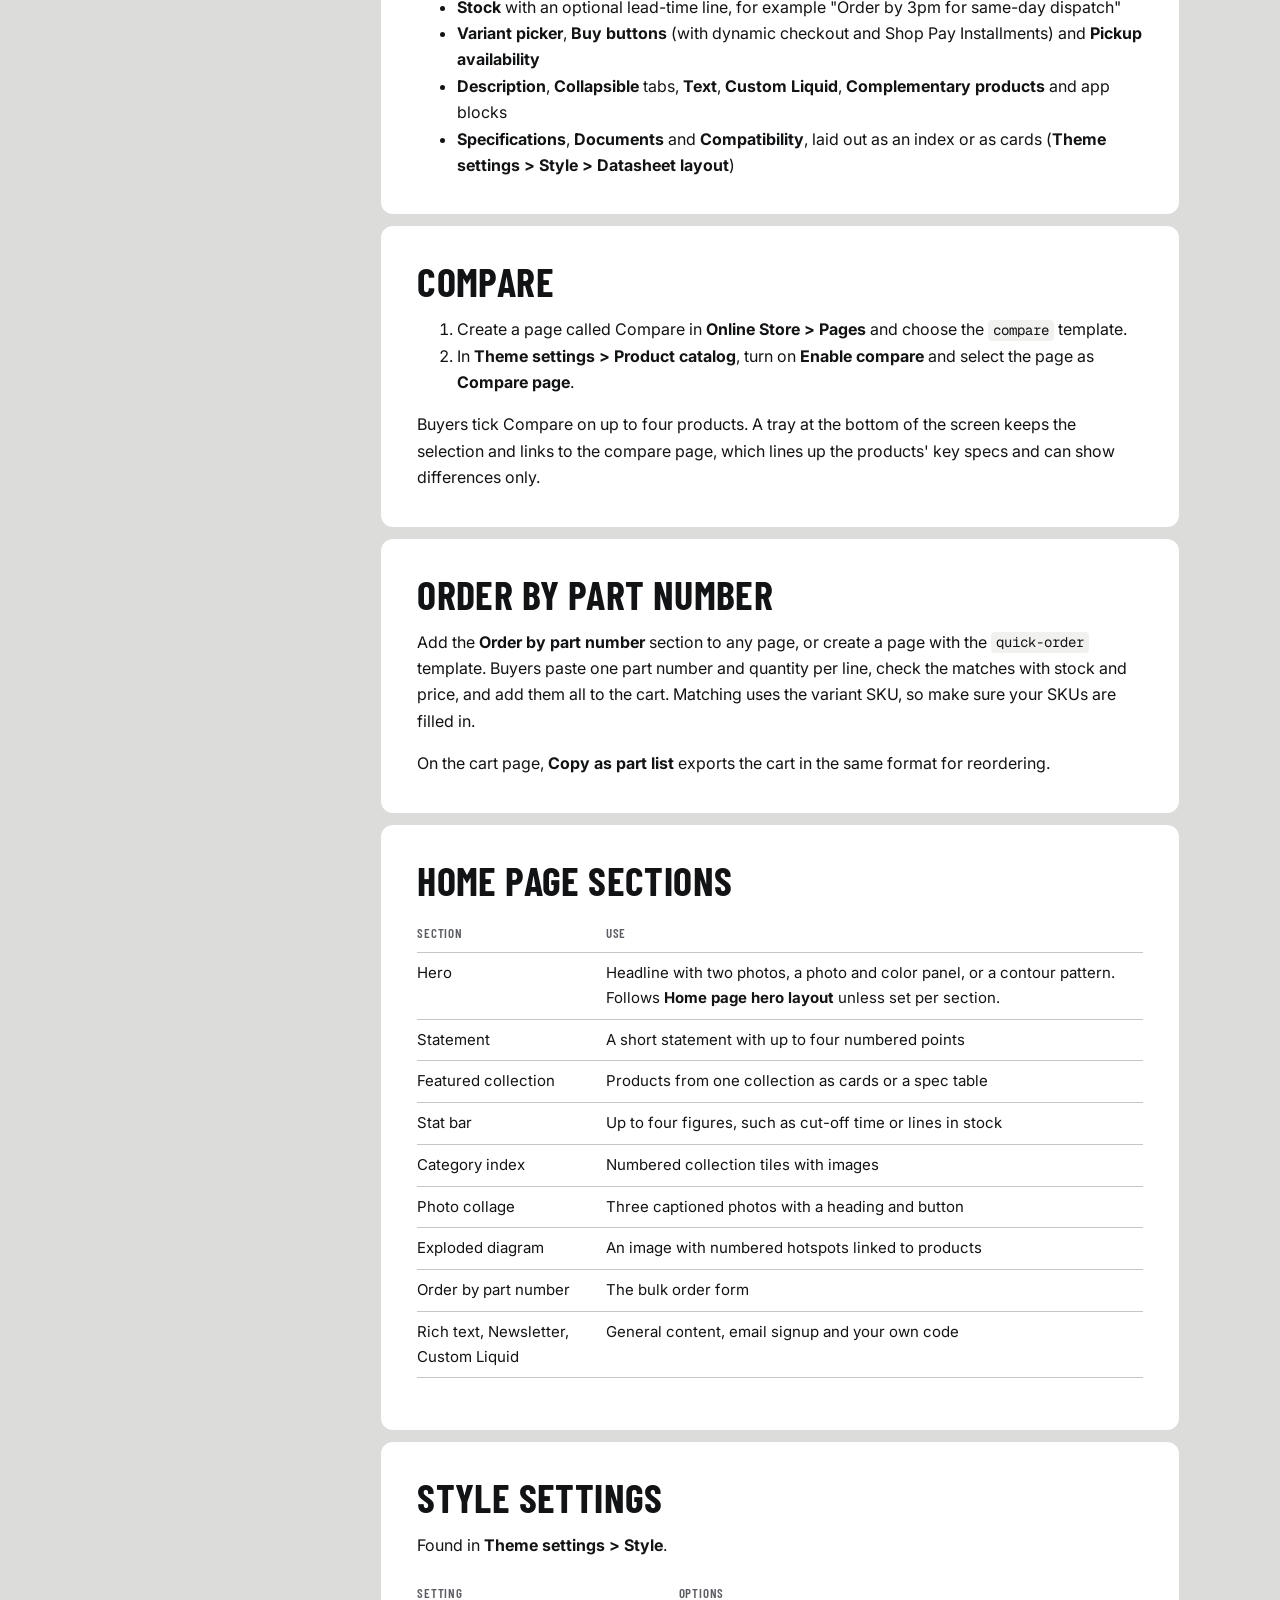
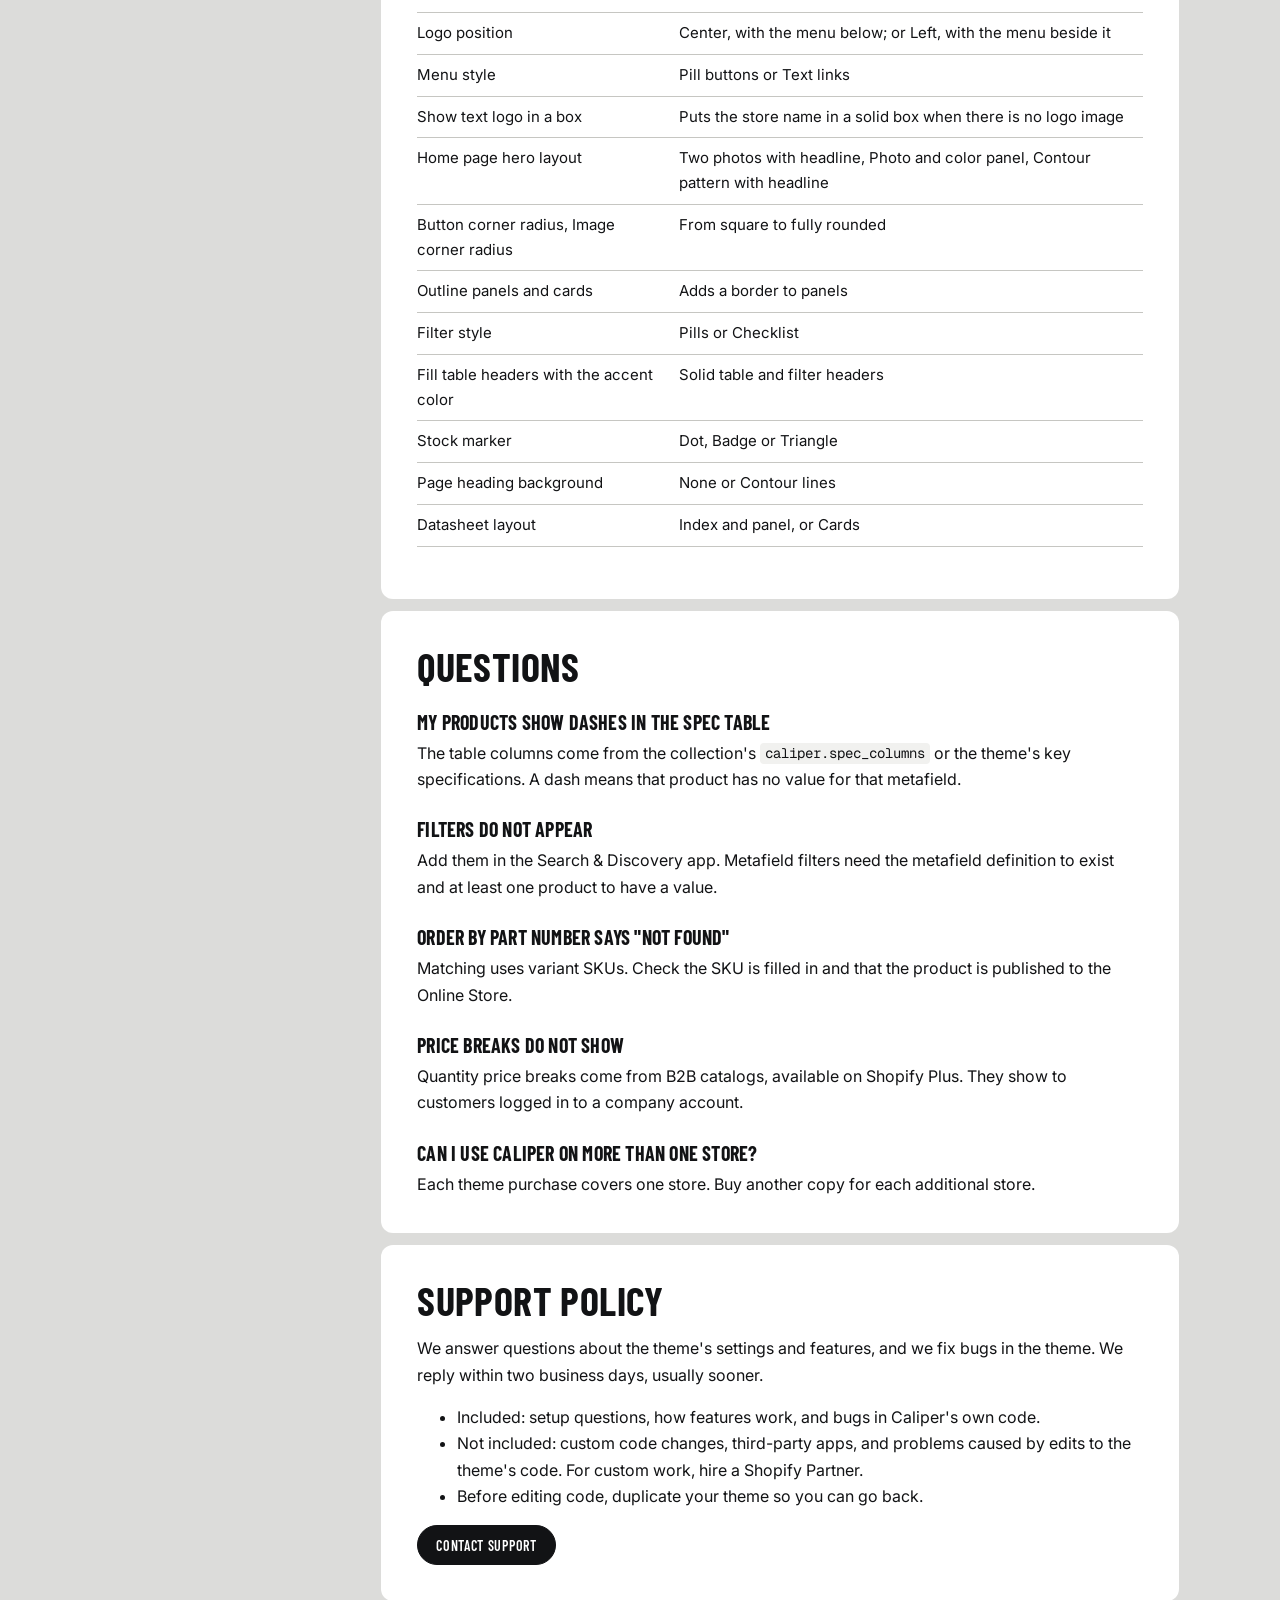
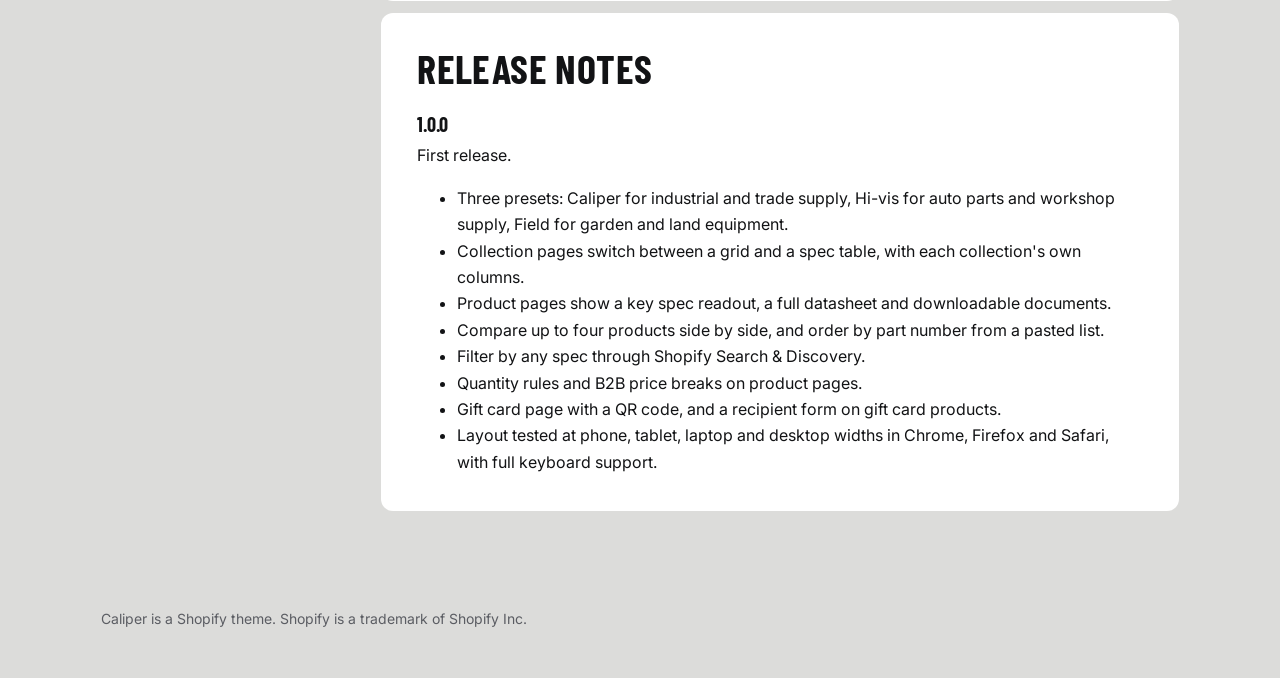
==== commit 62a0ab3f: "Update help site" ====
--- a/index.html
+++ b/index.html
@@ -27,7 +27,7 @@
     <a href="#product">Product page</a>
     <a href="#compare">Compare</a>
     <a href="#quick-order">Order by part number</a>
-    <a href="#home">Homepage sections</a>
+    <a href="#home">Home page sections</a>
     <a href="#style">Style settings</a>
     <a href="style-guide.html">Style guide</a>
     <a href="#faq">Questions</a>
@@ -133,11 +133,11 @@
     </section>
 
     <section class="doc" id="home">
-      <h2>Homepage sections</h2>
+      <h2>Home page sections</h2>
       <div class="table-wrap"><table>
         <thead><tr><th>Section</th><th>Use</th></tr></thead>
         <tbody>
-          <tr><td>Hero</td><td>Headline with two photos, a photo and color panel, or a contour pattern. Follows <strong>Homepage hero layout</strong> unless set per section.</td></tr>
+          <tr><td>Hero</td><td>Headline with two photos, a photo and color panel, or a contour pattern. Follows <strong>Home page hero layout</strong> unless set per section.</td></tr>
           <tr><td>Statement</td><td>A short statement with up to four numbered points</td></tr>
           <tr><td>Featured collection</td><td>Products from one collection as cards or a spec table</td></tr>
           <tr><td>Stat bar</td><td>Up to four figures, such as cut-off time or lines in stock</td></tr>
@@ -159,13 +159,13 @@
           <tr><td>Logo position</td><td>Center, with the menu below; or Left, with the menu beside it</td></tr>
           <tr><td>Menu style</td><td>Pill buttons or Text links</td></tr>
           <tr><td>Show text logo in a box</td><td>Puts the store name in a solid box when there is no logo image</td></tr>
-          <tr><td>Homepage hero layout</td><td>Two photos with headline, Photo and color panel, Contour pattern with headline</td></tr>
+          <tr><td>Home page hero layout</td><td>Two photos with headline, Photo and color panel, Contour pattern with headline</td></tr>
           <tr><td>Button corner radius, Image corner radius</td><td>From square to fully rounded</td></tr>
           <tr><td>Outline panels and cards</td><td>Adds a border to panels</td></tr>
           <tr><td>Filter style</td><td>Pills or Checklist</td></tr>
           <tr><td>Fill table headers with the accent color</td><td>Solid table and filter headers</td></tr>
           <tr><td>Stock marker</td><td>Dot, Badge or Triangle</td></tr>
-          <tr><td>Page title background</td><td>None or Contour lines</td></tr>
+          <tr><td>Page heading background</td><td>None or Contour lines</td></tr>
           <tr><td>Datasheet layout</td><td>Index and panel, or Cards</td></tr>
         </tbody>
       </table></div>
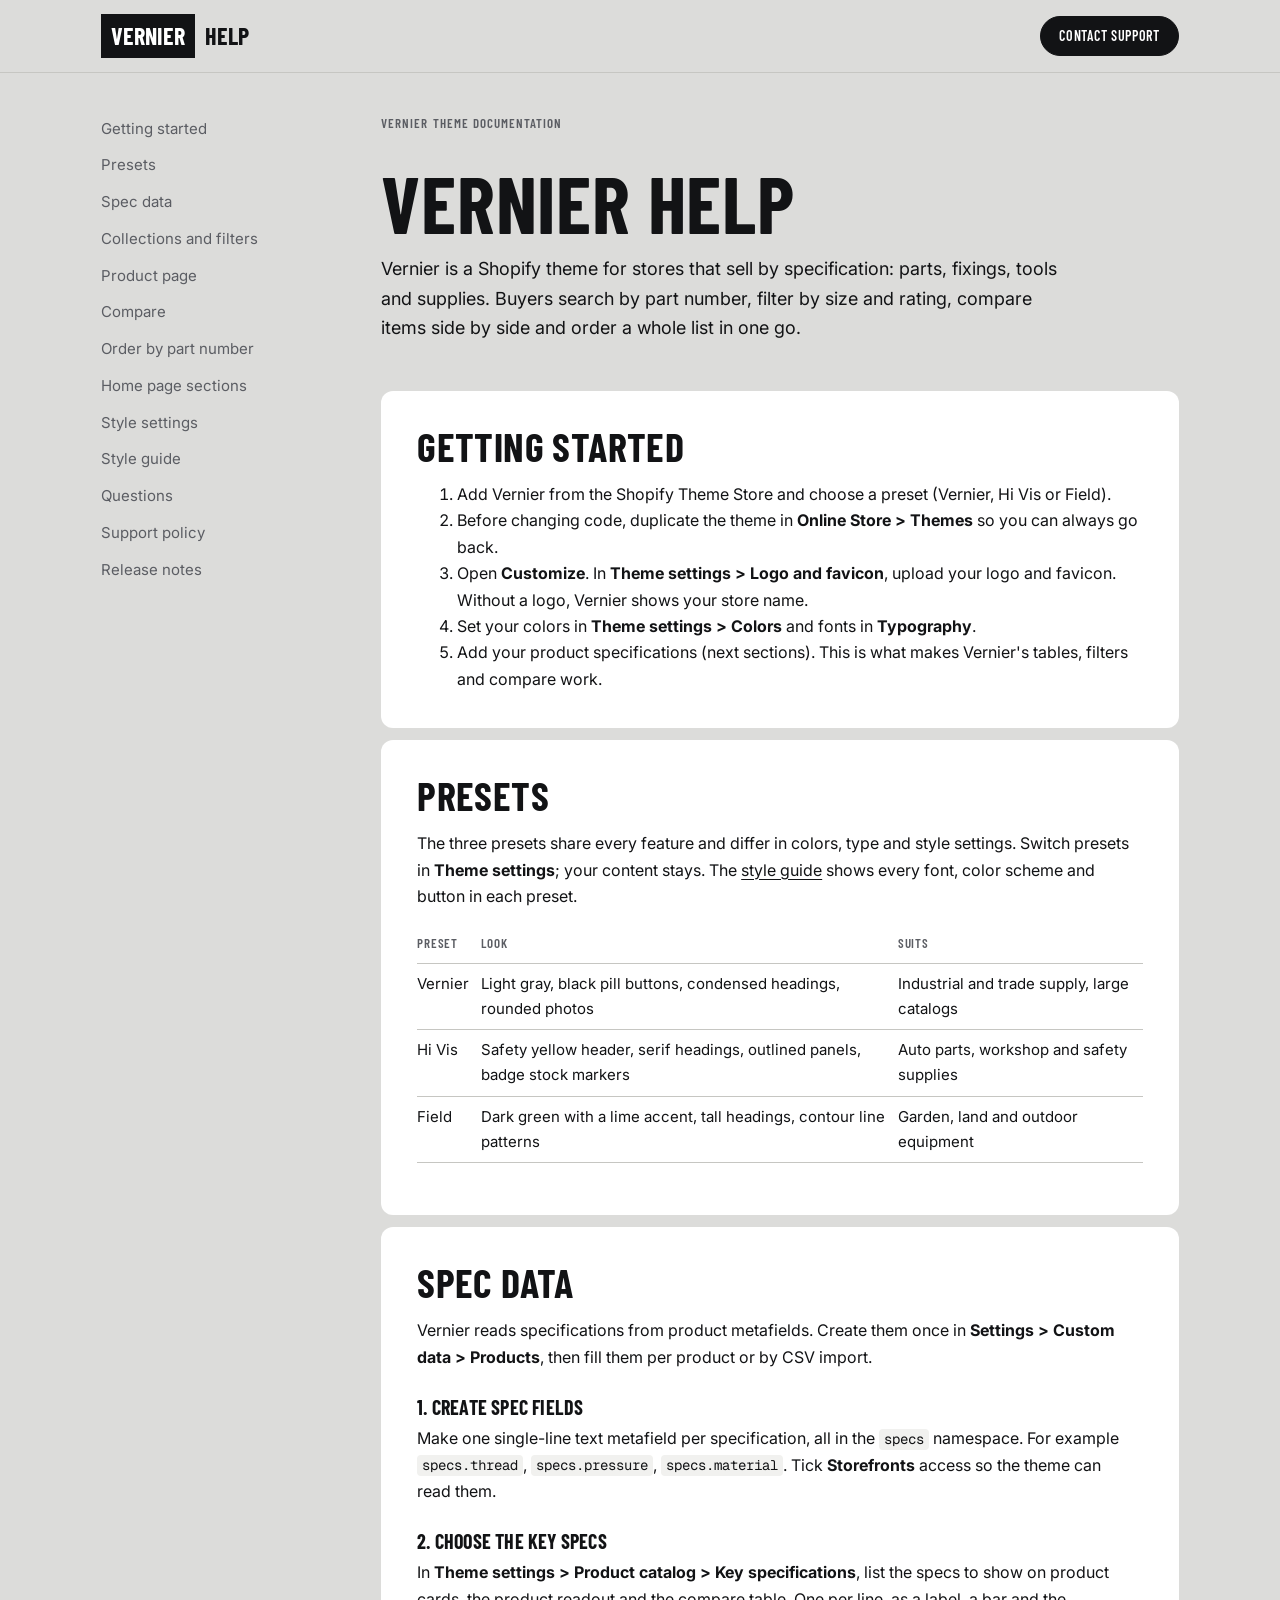
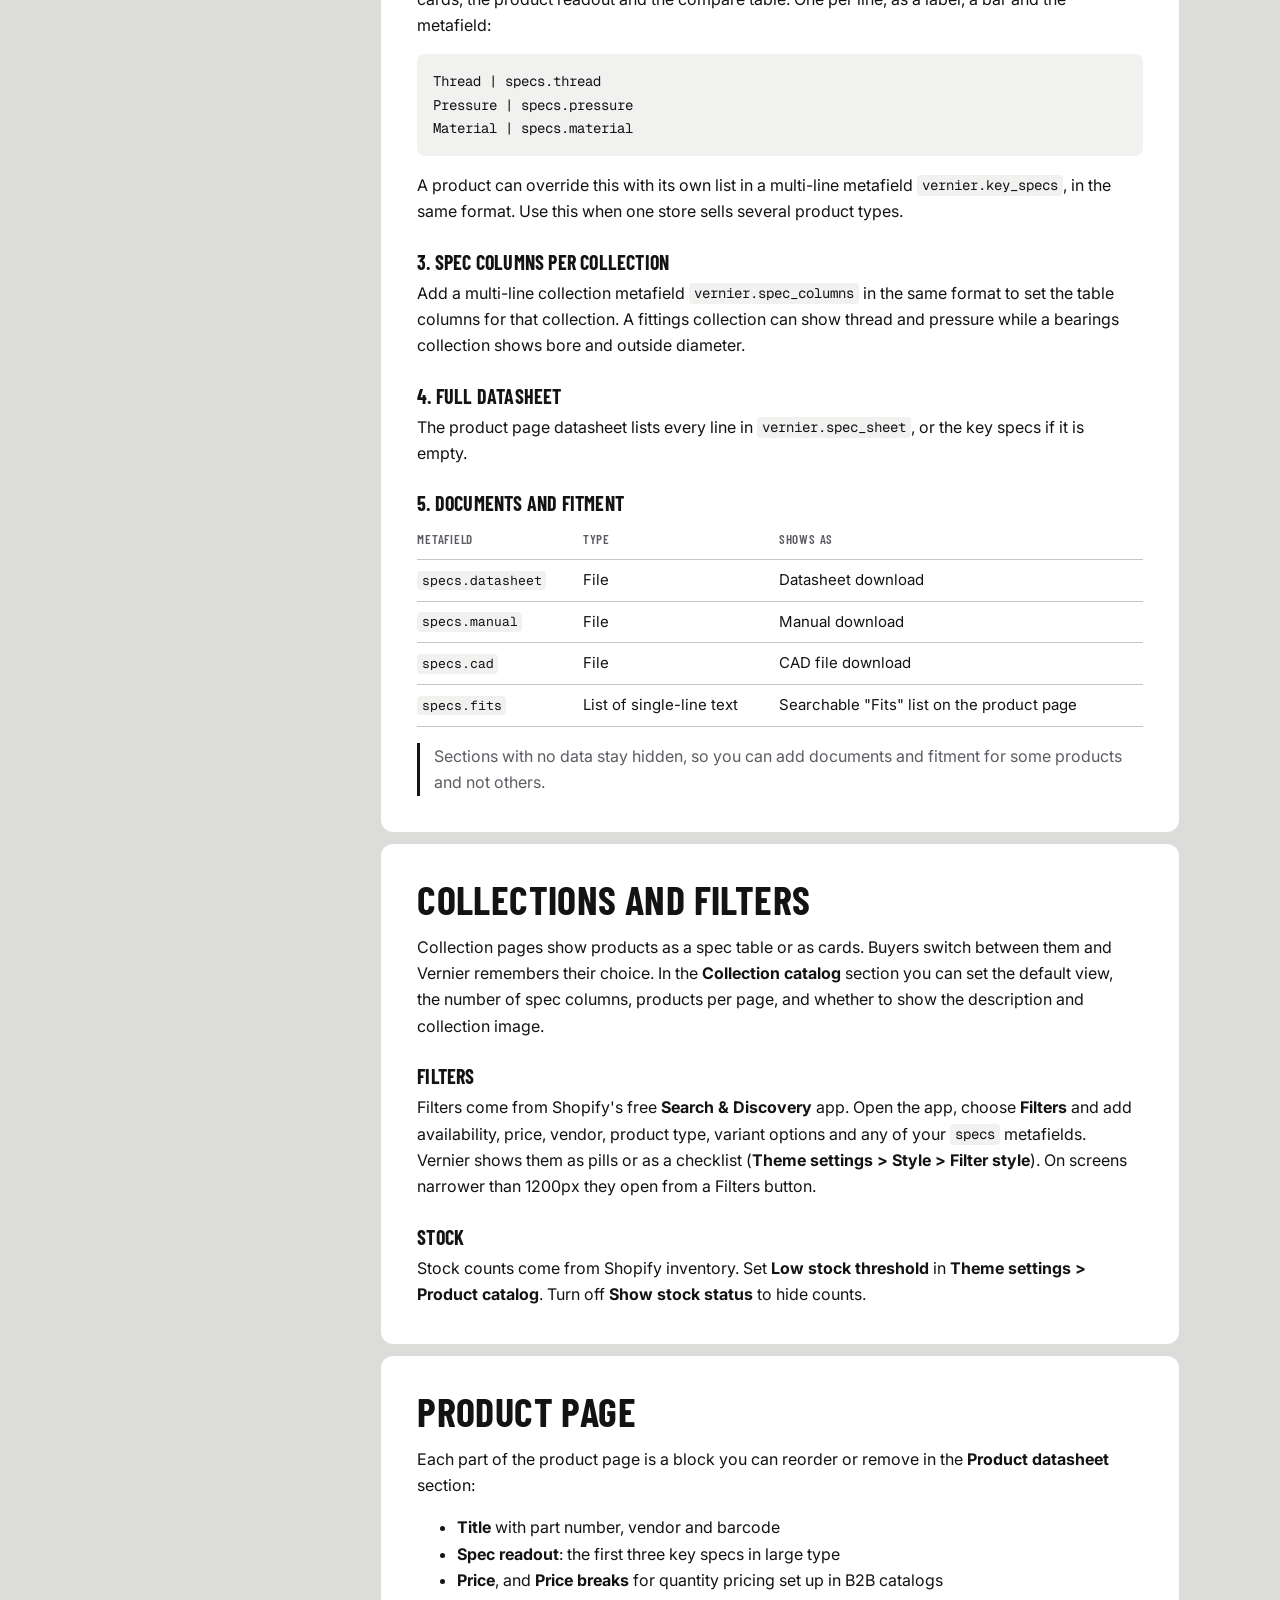
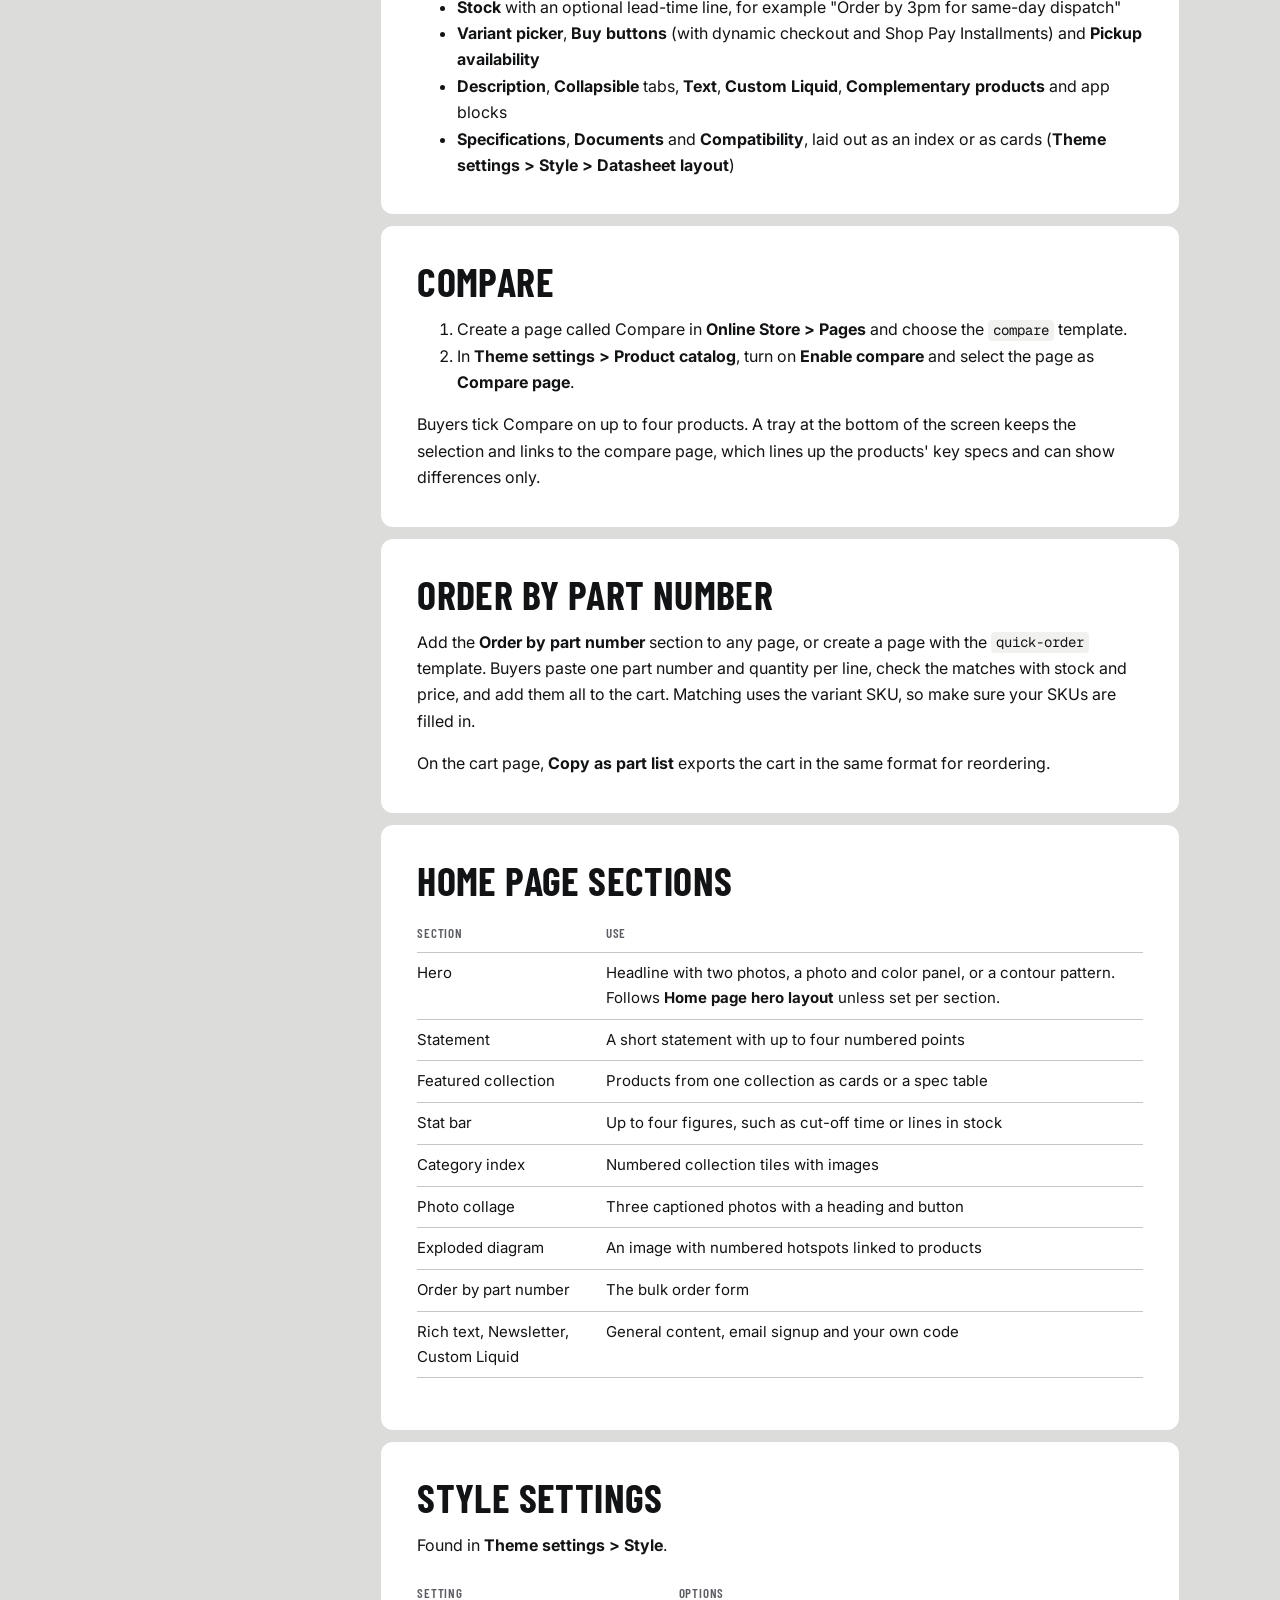
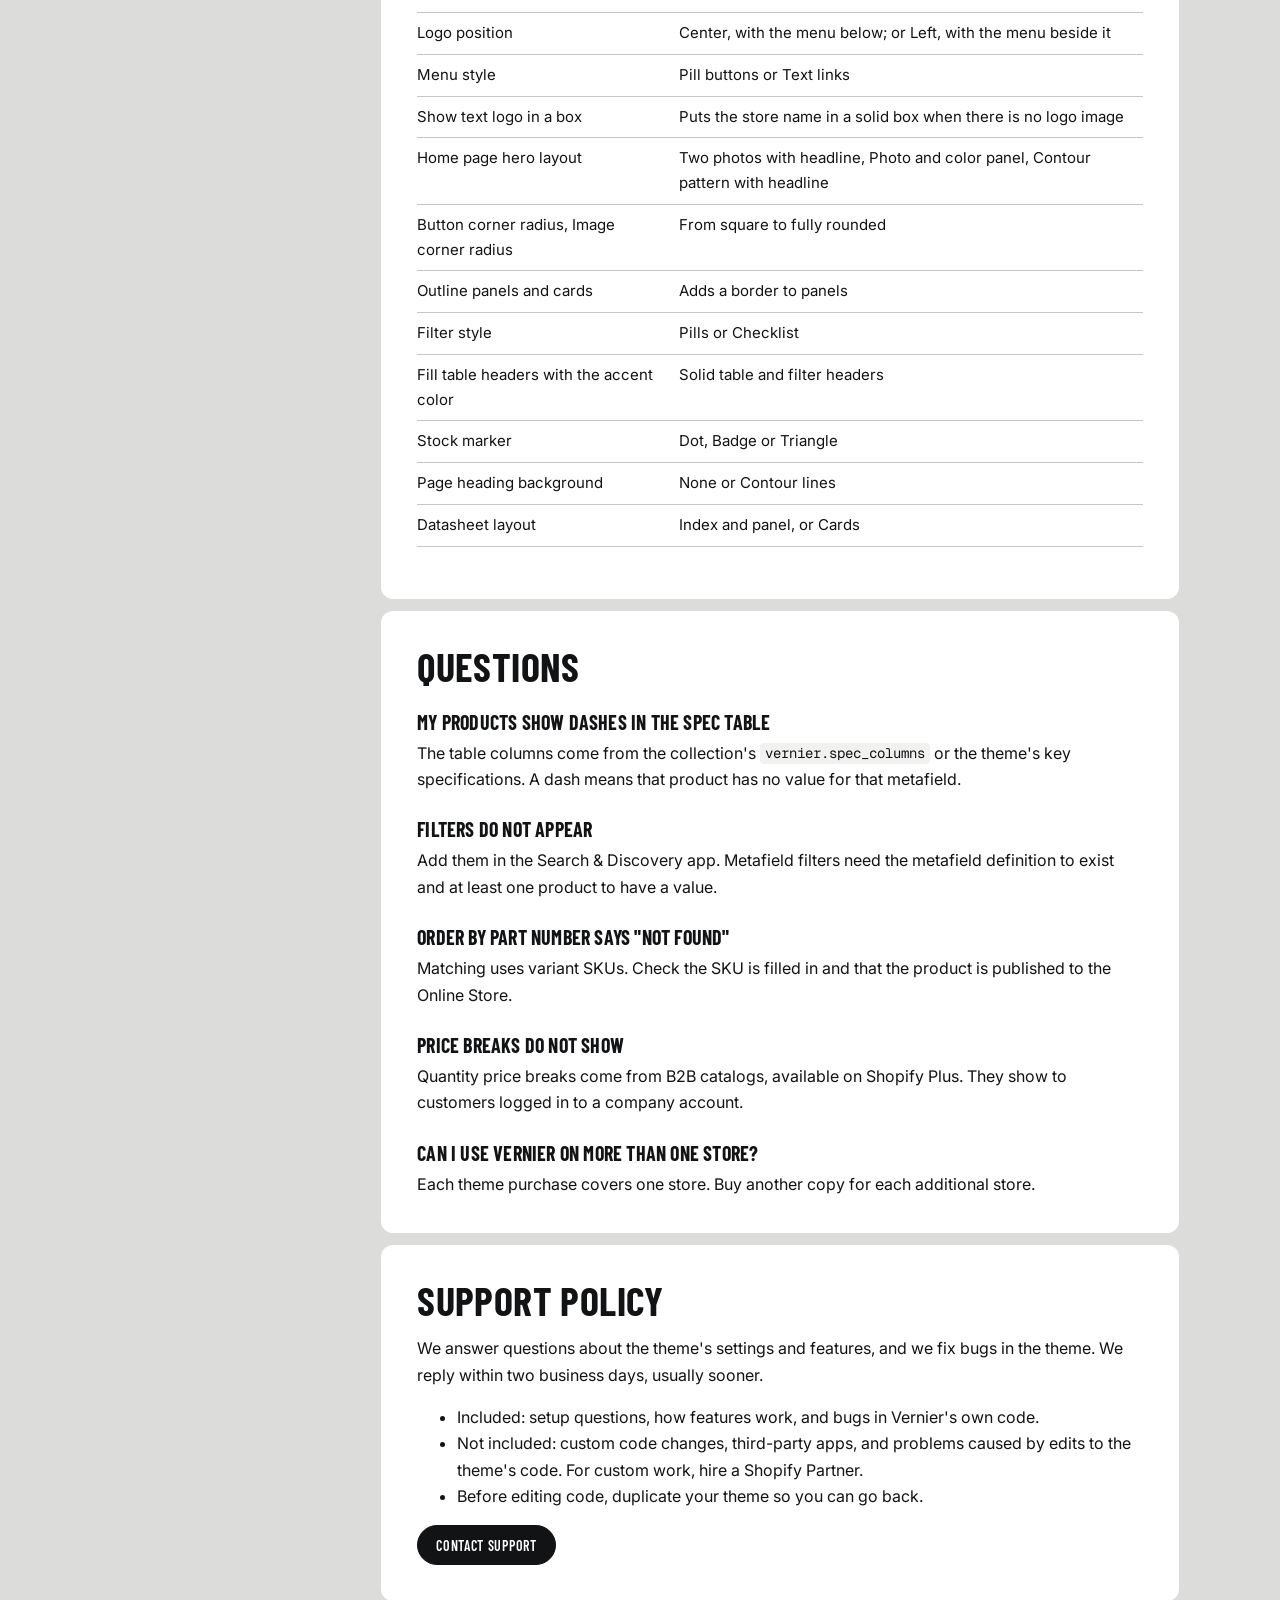
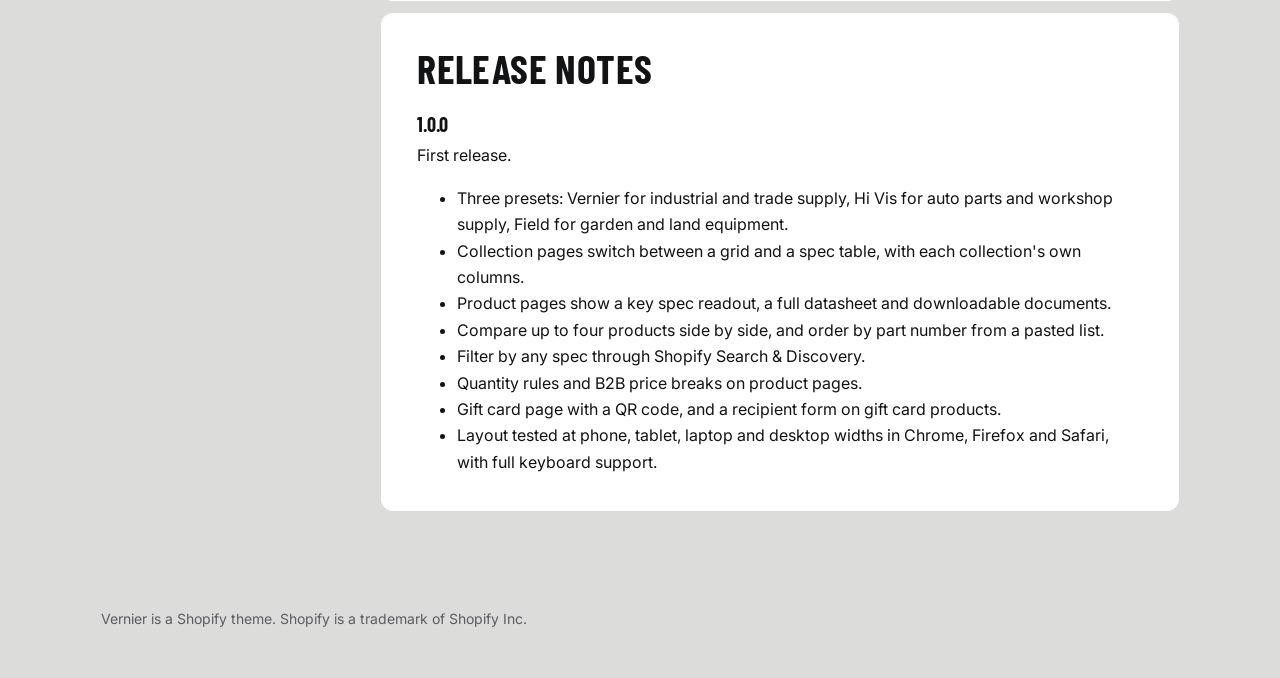
==== commit 76dd6361: "Rename to Vernier" ====
--- a/index.html
+++ b/index.html
@@ -3,8 +3,8 @@
 <head>
 <meta charset="utf-8">
 <meta name="viewport" content="width=device-width, initial-scale=1">
-<title>Caliper theme help</title>
-<meta name="description" content="How to set up and use the Caliper Shopify theme: presets, spec data, collections, product pages, compare, order by part number and theme settings.">
+<title>Vernier theme help</title>
+<meta name="description" content="How to set up and use the Vernier Shopify theme: presets, spec data, collections, product pages, compare, order by part number and theme settings.">
 <link rel="preconnect" href="https://fonts.googleapis.com">
 <link rel="preconnect" href="https://fonts.gstatic.com" crossorigin>
 <link rel="stylesheet" href="https://fonts.googleapis.com/css2?family=Barlow+Condensed:wght@600;700&family=Inter:wght@400;600&family=Geist+Mono&display=swap">
@@ -13,7 +13,7 @@
 <body>
 <header class="top">
   <div class="top__inner">
-    <a class="brand" href="index.html"><span>Caliper</span> Help</a>
+    <a class="brand" href="index.html"><span>Vernier</span> Help</a>
     <a class="pill pill--solid" href="support.html">Contact support</a>
   </div>
 </header>
@@ -37,19 +37,19 @@
 
   <main class="content">
     <div class="hero">
-      <p class="label">Caliper theme documentation</p>
-      <h1>Caliper help</h1>
-      <p class="lede">Caliper is a Shopify theme for stores that sell by specification: parts, fixings, tools and supplies. Buyers search by part number, filter by size and rating, compare items side by side and order a whole list in one go.</p>
+      <p class="label">Vernier theme documentation</p>
+      <h1>Vernier help</h1>
+      <p class="lede">Vernier is a Shopify theme for stores that sell by specification: parts, fixings, tools and supplies. Buyers search by part number, filter by size and rating, compare items side by side and order a whole list in one go.</p>
     </div>
 
     <section class="doc" id="start">
       <h2>Getting started</h2>
       <ol>
-        <li>Add Caliper from the Shopify Theme Store and choose a preset (Caliper, Hi-vis or Field).</li>
+        <li>Add Vernier from the Shopify Theme Store and choose a preset (Vernier, Hi Vis or Field).</li>
         <li>Before changing code, duplicate the theme in <strong>Online Store &gt; Themes</strong> so you can always go back.</li>
-        <li>Open <strong>Customize</strong>. In <strong>Theme settings &gt; Logo and favicon</strong>, upload your logo and favicon. Without a logo, Caliper shows your store name.</li>
+        <li>Open <strong>Customize</strong>. In <strong>Theme settings &gt; Logo and favicon</strong>, upload your logo and favicon. Without a logo, Vernier shows your store name.</li>
         <li>Set your colors in <strong>Theme settings &gt; Colors</strong> and fonts in <strong>Typography</strong>.</li>
-        <li>Add your product specifications (next sections). This is what makes Caliper's tables, filters and compare work.</li>
+        <li>Add your product specifications (next sections). This is what makes Vernier's tables, filters and compare work.</li>
       </ol>
     </section>
 
@@ -59,8 +59,8 @@
       <div class="table-wrap"><table>
         <thead><tr><th>Preset</th><th>Look</th><th>Suits</th></tr></thead>
         <tbody>
-          <tr><td>Caliper</td><td>Light gray, black pill buttons, condensed headings, rounded photos</td><td>Industrial and trade supply, large catalogs</td></tr>
-          <tr><td>Hi-vis</td><td>Safety yellow header, serif headings, outlined panels, badge stock markers</td><td>Auto parts, workshop and safety supplies</td></tr>
+          <tr><td>Vernier</td><td>Light gray, black pill buttons, condensed headings, rounded photos</td><td>Industrial and trade supply, large catalogs</td></tr>
+          <tr><td>Hi Vis</td><td>Safety yellow header, serif headings, outlined panels, badge stock markers</td><td>Auto parts, workshop and safety supplies</td></tr>
           <tr><td>Field</td><td>Dark green with a lime accent, tall headings, contour line patterns</td><td>Garden, land and outdoor equipment</td></tr>
         </tbody>
       </table></div>
@@ -68,7 +68,7 @@
 
     <section class="doc" id="spec-data">
       <h2>Spec data</h2>
-      <p>Caliper reads specifications from product metafields. Create them once in <strong>Settings &gt; Custom data &gt; Products</strong>, then fill them per product or by CSV import.</p>
+      <p>Vernier reads specifications from product metafields. Create them once in <strong>Settings &gt; Custom data &gt; Products</strong>, then fill them per product or by CSV import.</p>
       <h3>1. Create spec fields</h3>
       <p>Make one single-line text metafield per specification, all in the <code>specs</code> namespace. For example <code>specs.thread</code>, <code>specs.pressure</code>, <code>specs.material</code>. Tick <strong>Storefronts</strong> access so the theme can read them.</p>
       <h3>2. Choose the key specs</h3>
@@ -76,11 +76,11 @@
       <pre>Thread | specs.thread
 Pressure | specs.pressure
 Material | specs.material</pre>
-      <p>A product can override this with its own list in a multi-line metafield <code>caliper.key_specs</code>, in the same format. Use this when one store sells several product types.</p>
+      <p>A product can override this with its own list in a multi-line metafield <code>vernier.key_specs</code>, in the same format. Use this when one store sells several product types.</p>
       <h3>3. Spec columns per collection</h3>
-      <p>Add a multi-line collection metafield <code>caliper.spec_columns</code> in the same format to set the table columns for that collection. A fittings collection can show thread and pressure while a bearings collection shows bore and outside diameter.</p>
+      <p>Add a multi-line collection metafield <code>vernier.spec_columns</code> in the same format to set the table columns for that collection. A fittings collection can show thread and pressure while a bearings collection shows bore and outside diameter.</p>
       <h3>4. Full datasheet</h3>
-      <p>The product page datasheet lists every line in <code>caliper.spec_sheet</code>, or the key specs if it is empty.</p>
+      <p>The product page datasheet lists every line in <code>vernier.spec_sheet</code>, or the key specs if it is empty.</p>
       <h3>5. Documents and fitment</h3>
       <div class="table-wrap"><table>
         <thead><tr><th>Metafield</th><th>Type</th><th>Shows as</th></tr></thead>
@@ -96,9 +96,9 @@
 
     <section class="doc" id="collections">
       <h2>Collections and filters</h2>
-      <p>Collection pages show products as a spec table or as cards. Buyers switch between them and Caliper remembers their choice. In the <strong>Collection catalog</strong> section you can set the default view, the number of spec columns, products per page, and whether to show the description and collection image.</p>
+      <p>Collection pages show products as a spec table or as cards. Buyers switch between them and Vernier remembers their choice. In the <strong>Collection catalog</strong> section you can set the default view, the number of spec columns, products per page, and whether to show the description and collection image.</p>
       <h3>Filters</h3>
-      <p>Filters come from Shopify's free <strong>Search &amp; Discovery</strong> app. Open the app, choose <strong>Filters</strong> and add availability, price, vendor, product type, variant options and any of your <code>specs</code> metafields. Caliper shows them as pills or as a checklist (<strong>Theme settings &gt; Style &gt; Filter style</strong>). On screens narrower than 1200px they open from a Filters button.</p>
+      <p>Filters come from Shopify's free <strong>Search &amp; Discovery</strong> app. Open the app, choose <strong>Filters</strong> and add availability, price, vendor, product type, variant options and any of your <code>specs</code> metafields. Vernier shows them as pills or as a checklist (<strong>Theme settings &gt; Style &gt; Filter style</strong>). On screens narrower than 1200px they open from a Filters button.</p>
       <h3>Stock</h3>
       <p>Stock counts come from Shopify inventory. Set <strong>Low stock threshold</strong> in <strong>Theme settings &gt; Product catalog</strong>. Turn off <strong>Show stock status</strong> to hide counts.</p>
     </section>
@@ -174,14 +174,14 @@
     <section class="doc" id="faq">
       <h2>Questions</h2>
       <h3>My products show dashes in the spec table</h3>
-      <p>The table columns come from the collection's <code>caliper.spec_columns</code> or the theme's key specifications. A dash means that product has no value for that metafield.</p>
+      <p>The table columns come from the collection's <code>vernier.spec_columns</code> or the theme's key specifications. A dash means that product has no value for that metafield.</p>
       <h3>Filters do not appear</h3>
       <p>Add them in the Search &amp; Discovery app. Metafield filters need the metafield definition to exist and at least one product to have a value.</p>
       <h3>Order by part number says "Not found"</h3>
       <p>Matching uses variant SKUs. Check the SKU is filled in and that the product is published to the Online Store.</p>
       <h3>Price breaks do not show</h3>
       <p>Quantity price breaks come from B2B catalogs, available on Shopify Plus. They show to customers logged in to a company account.</p>
-      <h3>Can I use Caliper on more than one store?</h3>
+      <h3>Can I use Vernier on more than one store?</h3>
       <p>Each theme purchase covers one store. Buy another copy for each additional store.</p>
     </section>
 
@@ -189,7 +189,7 @@
       <h2>Support policy</h2>
       <p>We answer questions about the theme's settings and features, and we fix bugs in the theme. We reply within two business days, usually sooner.</p>
       <ul>
-        <li>Included: setup questions, how features work, and bugs in Caliper's own code.</li>
+        <li>Included: setup questions, how features work, and bugs in Vernier's own code.</li>
         <li>Not included: custom code changes, third-party apps, and problems caused by edits to the theme's code. For custom work, hire a Shopify Partner.</li>
         <li>Before editing code, duplicate your theme so you can go back.</li>
       </ul>
@@ -201,7 +201,7 @@
       <h3>1.0.0</h3>
       <p>First release.</p>
       <ul>
-        <li>Three presets: Caliper for industrial and trade supply, Hi-vis for auto parts and workshop supply, Field for garden and land equipment.</li>
+        <li>Three presets: Vernier for industrial and trade supply, Hi Vis for auto parts and workshop supply, Field for garden and land equipment.</li>
         <li>Collection pages switch between a grid and a spec table, with each collection's own columns.</li>
         <li>Product pages show a key spec readout, a full datasheet and downloadable documents.</li>
         <li>Compare up to four products side by side, and order by part number from a pasted list.</li>
@@ -213,6 +213,6 @@
     </section>
   </main>
 </div>
-<footer>Caliper is a Shopify theme. Shopify is a trademark of Shopify Inc.</footer>
+<footer>Vernier is a Shopify theme. Shopify is a trademark of Shopify Inc.</footer>
 </body>
 </html>
--- a/style.css
+++ b/style.css
@@ -1,4 +1,4 @@
-/* Caliper help site. Same type and palette as the theme's Caliper style. */
+/* Vernier help site. Same type and palette as the theme's Vernier style. */
 :root {
   --bg: #dcdcda;
   --panel: #ffffff;
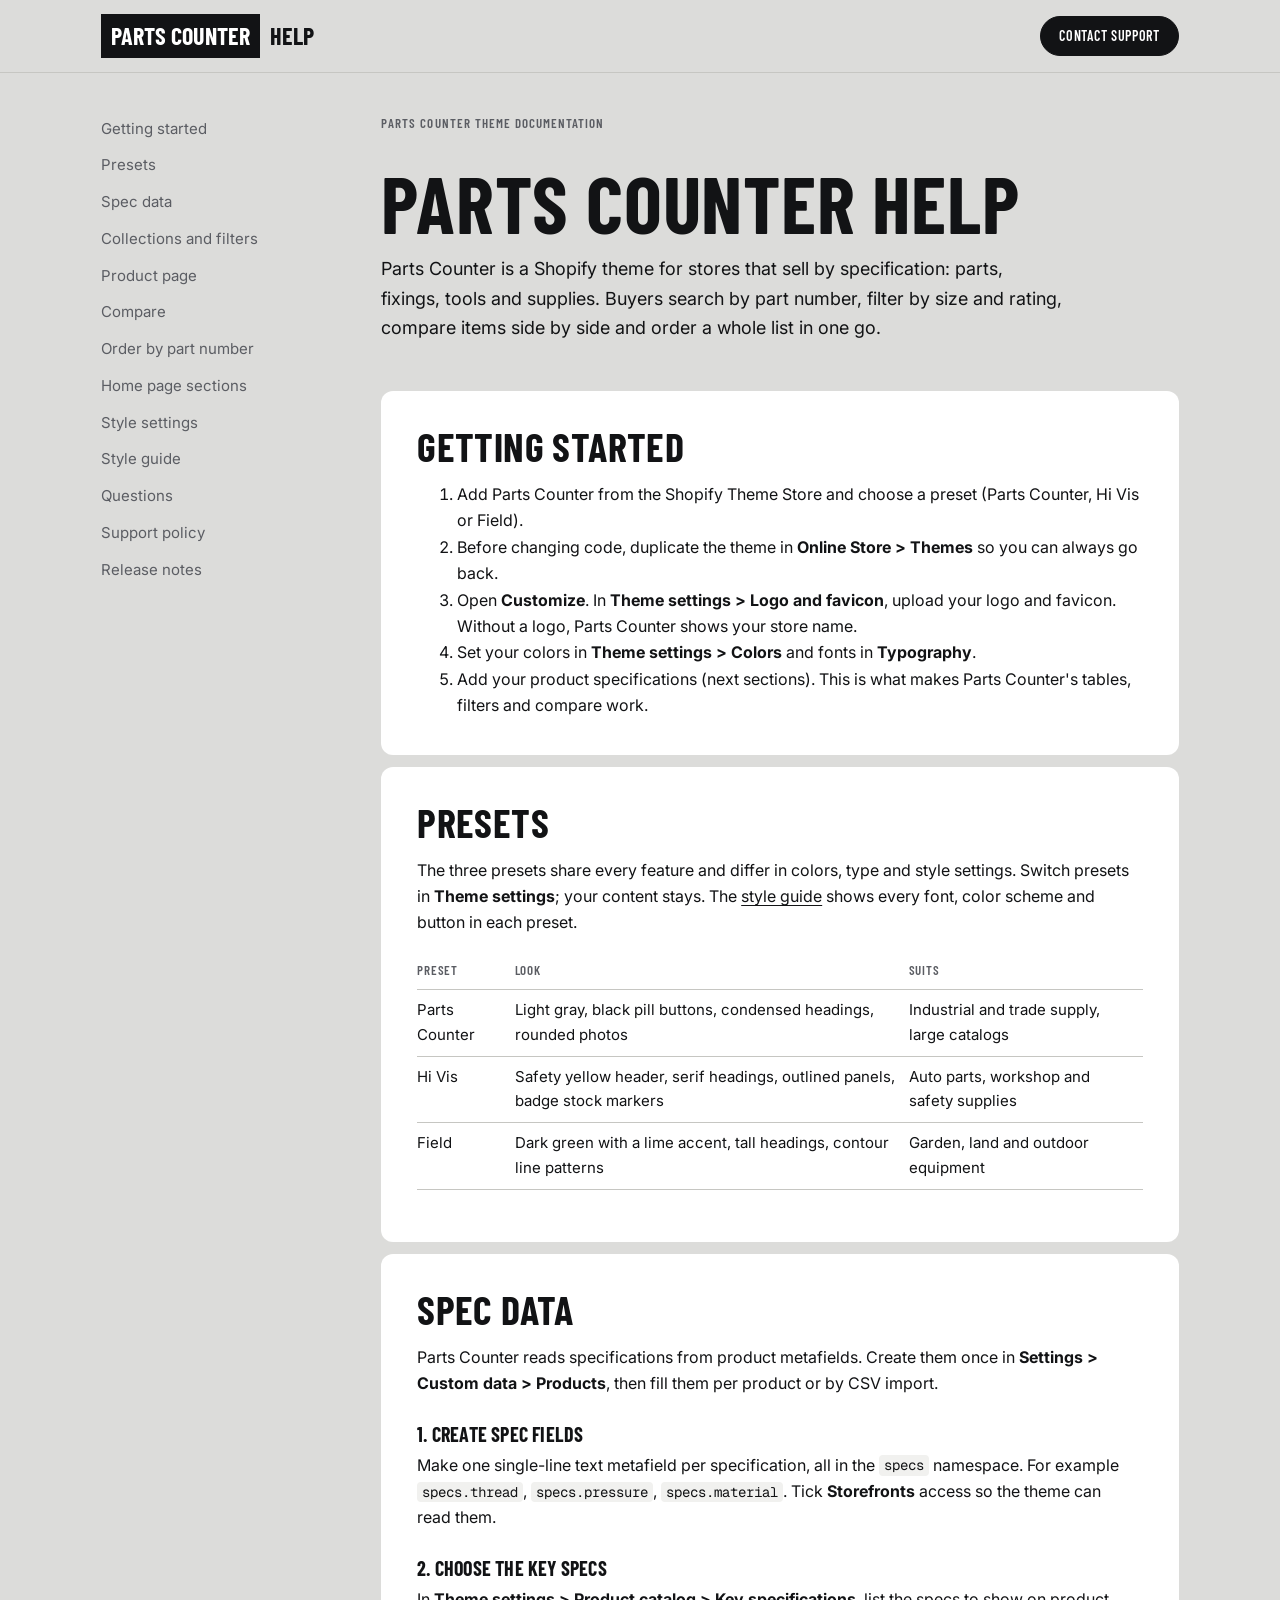
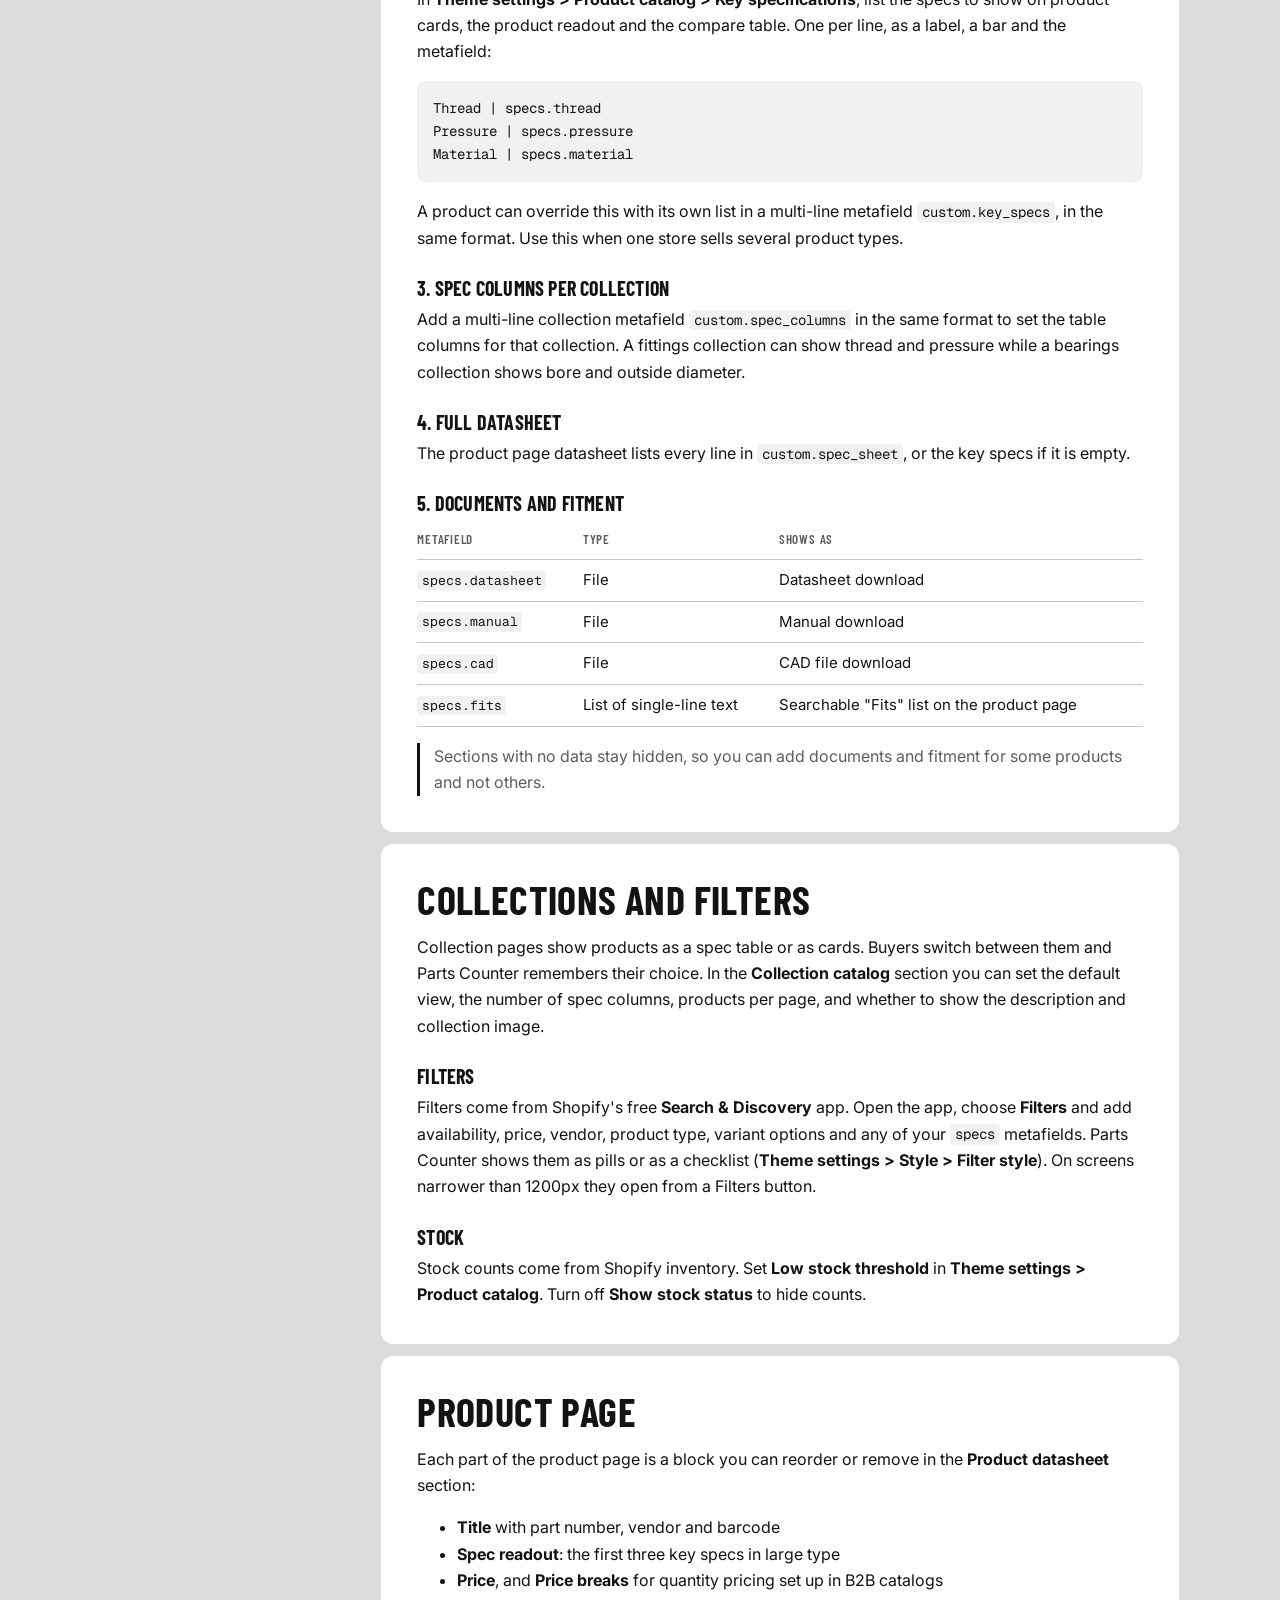
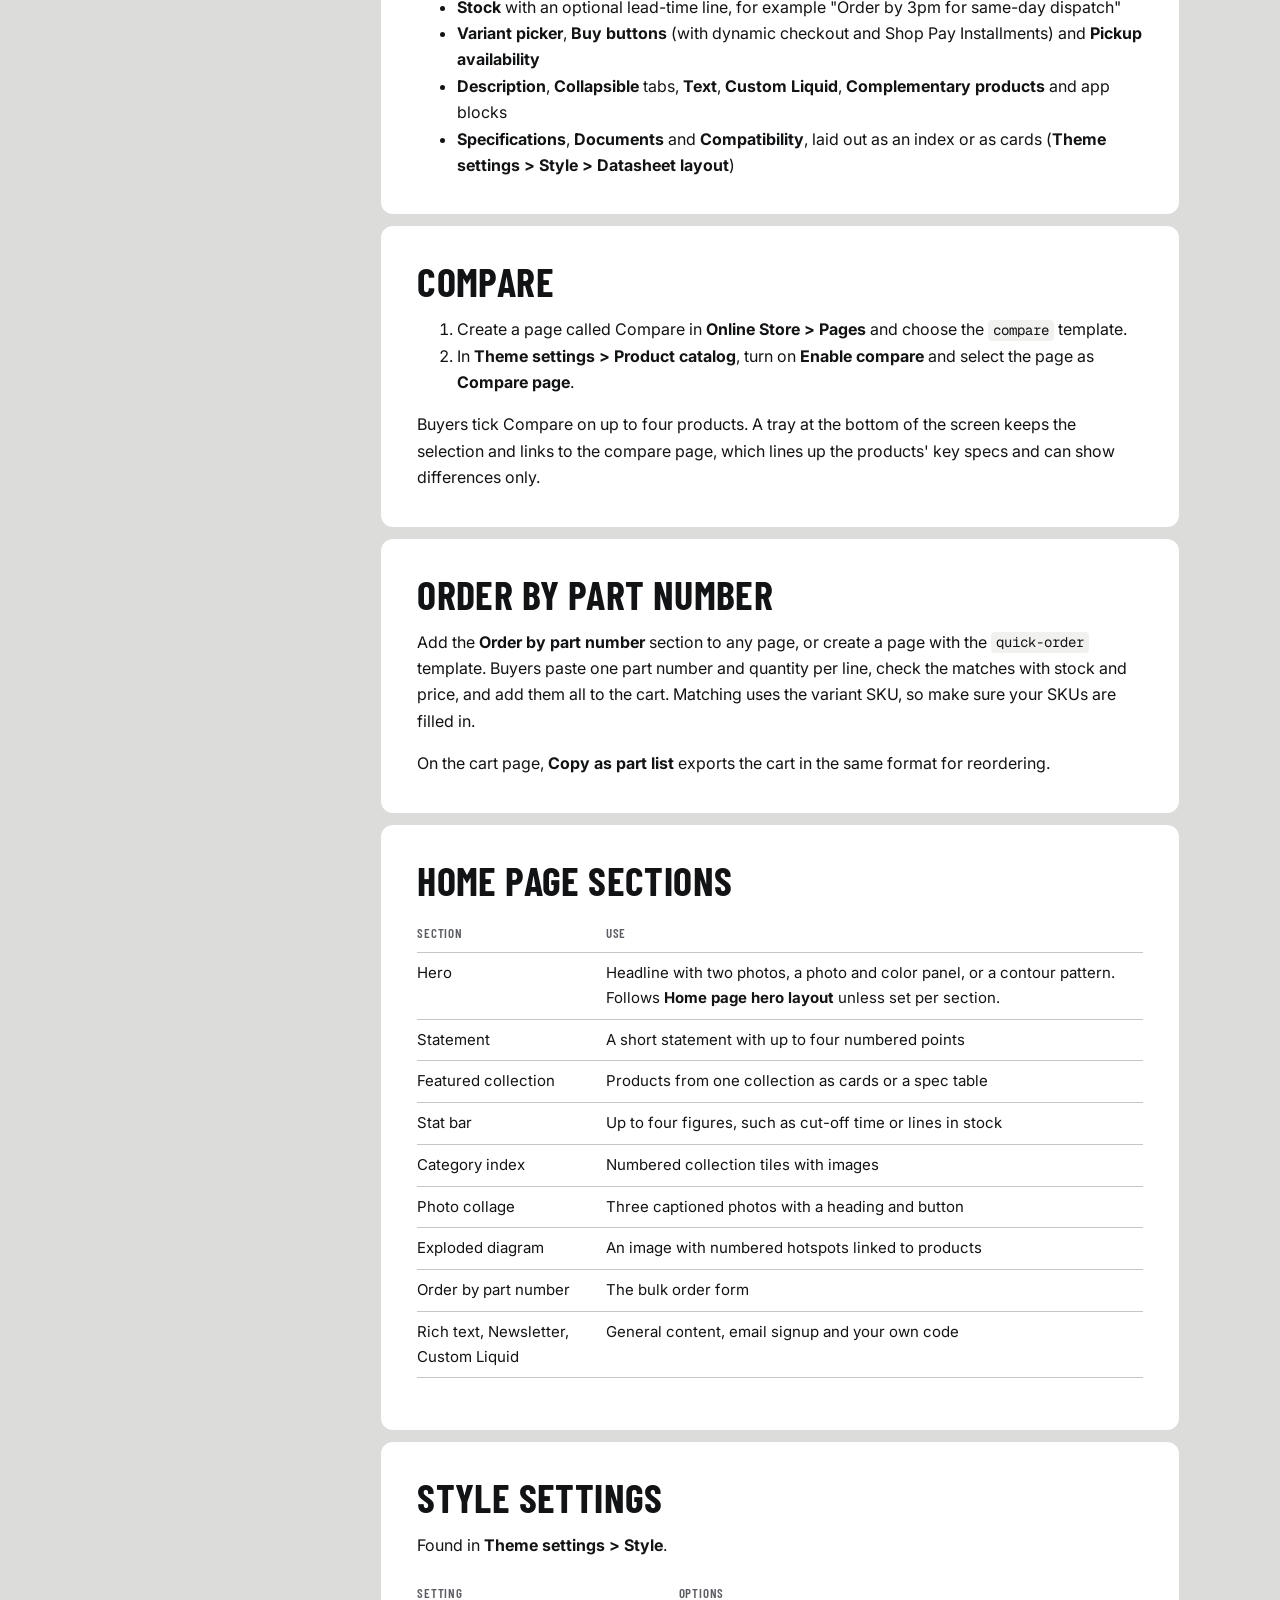
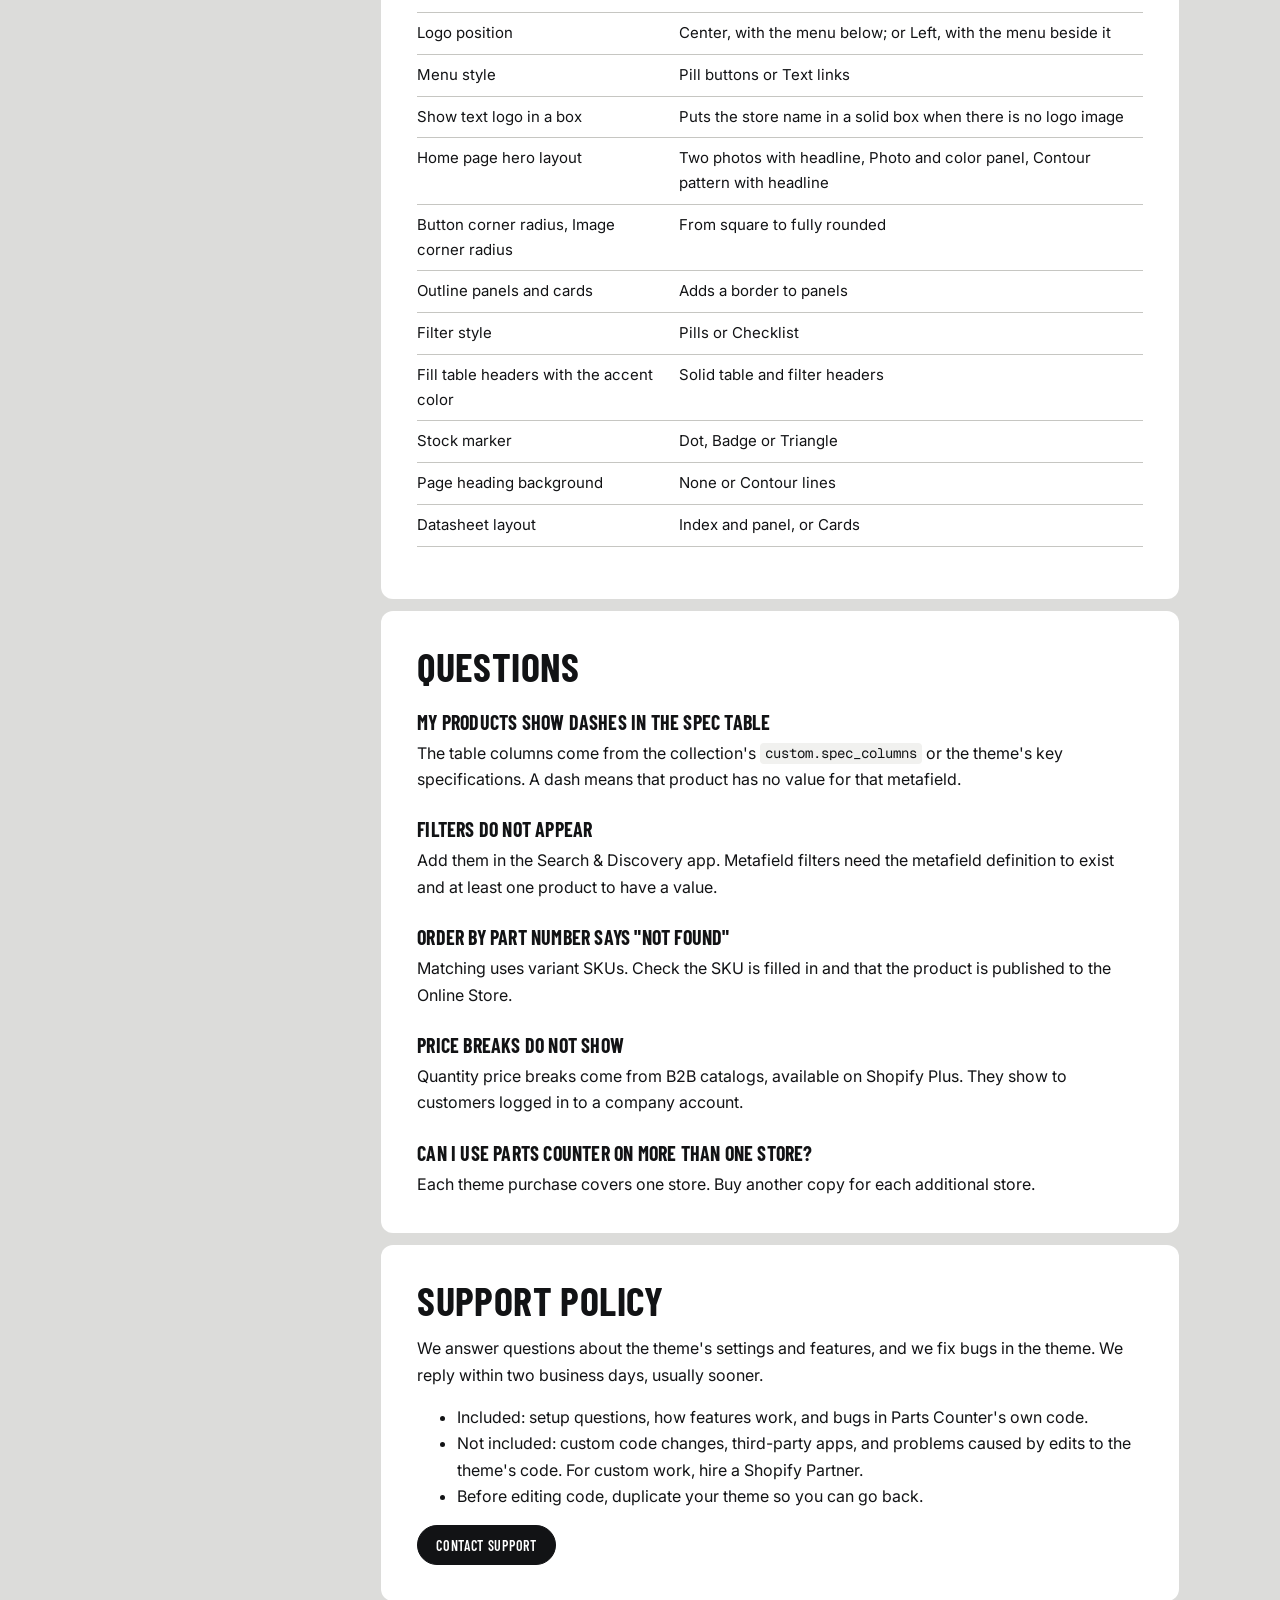
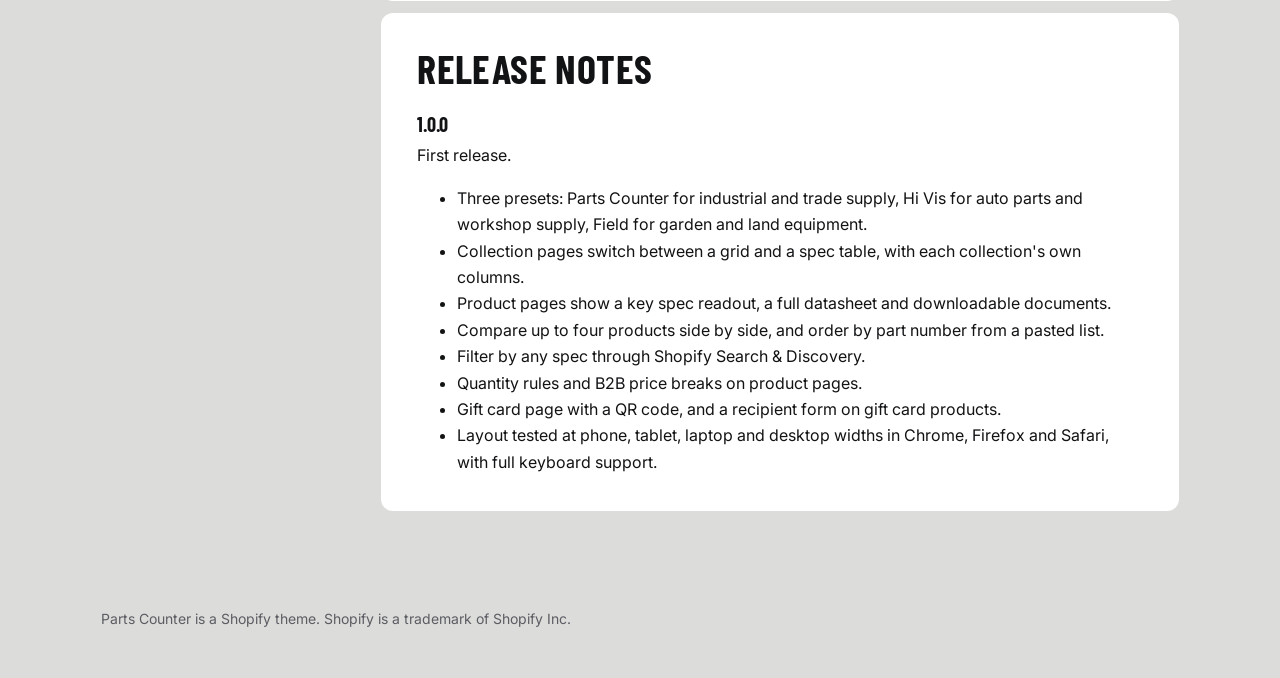
==== commit 34ea11f6: "Rename to Parts Counter" ====
--- a/index.html
+++ b/index.html
@@ -3,8 +3,8 @@
 <head>
 <meta charset="utf-8">
 <meta name="viewport" content="width=device-width, initial-scale=1">
-<title>Vernier theme help</title>
-<meta name="description" content="How to set up and use the Vernier Shopify theme: presets, spec data, collections, product pages, compare, order by part number and theme settings.">
+<title>Parts Counter theme help</title>
+<meta name="description" content="How to set up and use the Parts Counter Shopify theme: presets, spec data, collections, product pages, compare, order by part number and theme settings.">
 <link rel="preconnect" href="https://fonts.googleapis.com">
 <link rel="preconnect" href="https://fonts.gstatic.com" crossorigin>
 <link rel="stylesheet" href="https://fonts.googleapis.com/css2?family=Barlow+Condensed:wght@600;700&family=Inter:wght@400;600&family=Geist+Mono&display=swap">
@@ -13,7 +13,7 @@
 <body>
 <header class="top">
   <div class="top__inner">
-    <a class="brand" href="index.html"><span>Vernier</span> Help</a>
+    <a class="brand" href="index.html"><span>Parts Counter</span> Help</a>
     <a class="pill pill--solid" href="support.html">Contact support</a>
   </div>
 </header>
@@ -37,19 +37,19 @@
 
   <main class="content">
     <div class="hero">
-      <p class="label">Vernier theme documentation</p>
-      <h1>Vernier help</h1>
-      <p class="lede">Vernier is a Shopify theme for stores that sell by specification: parts, fixings, tools and supplies. Buyers search by part number, filter by size and rating, compare items side by side and order a whole list in one go.</p>
+      <p class="label">Parts Counter theme documentation</p>
+      <h1>Parts Counter help</h1>
+      <p class="lede">Parts Counter is a Shopify theme for stores that sell by specification: parts, fixings, tools and supplies. Buyers search by part number, filter by size and rating, compare items side by side and order a whole list in one go.</p>
     </div>
 
     <section class="doc" id="start">
       <h2>Getting started</h2>
       <ol>
-        <li>Add Vernier from the Shopify Theme Store and choose a preset (Vernier, Hi Vis or Field).</li>
+        <li>Add Parts Counter from the Shopify Theme Store and choose a preset (Parts Counter, Hi Vis or Field).</li>
         <li>Before changing code, duplicate the theme in <strong>Online Store &gt; Themes</strong> so you can always go back.</li>
-        <li>Open <strong>Customize</strong>. In <strong>Theme settings &gt; Logo and favicon</strong>, upload your logo and favicon. Without a logo, Vernier shows your store name.</li>
+        <li>Open <strong>Customize</strong>. In <strong>Theme settings &gt; Logo and favicon</strong>, upload your logo and favicon. Without a logo, Parts Counter shows your store name.</li>
         <li>Set your colors in <strong>Theme settings &gt; Colors</strong> and fonts in <strong>Typography</strong>.</li>
-        <li>Add your product specifications (next sections). This is what makes Vernier's tables, filters and compare work.</li>
+        <li>Add your product specifications (next sections). This is what makes Parts Counter's tables, filters and compare work.</li>
       </ol>
     </section>
 
@@ -59,7 +59,7 @@
       <div class="table-wrap"><table>
         <thead><tr><th>Preset</th><th>Look</th><th>Suits</th></tr></thead>
         <tbody>
-          <tr><td>Vernier</td><td>Light gray, black pill buttons, condensed headings, rounded photos</td><td>Industrial and trade supply, large catalogs</td></tr>
+          <tr><td>Parts Counter</td><td>Light gray, black pill buttons, condensed headings, rounded photos</td><td>Industrial and trade supply, large catalogs</td></tr>
           <tr><td>Hi Vis</td><td>Safety yellow header, serif headings, outlined panels, badge stock markers</td><td>Auto parts, workshop and safety supplies</td></tr>
           <tr><td>Field</td><td>Dark green with a lime accent, tall headings, contour line patterns</td><td>Garden, land and outdoor equipment</td></tr>
         </tbody>
@@ -68,7 +68,7 @@
 
     <section class="doc" id="spec-data">
       <h2>Spec data</h2>
-      <p>Vernier reads specifications from product metafields. Create them once in <strong>Settings &gt; Custom data &gt; Products</strong>, then fill them per product or by CSV import.</p>
+      <p>Parts Counter reads specifications from product metafields. Create them once in <strong>Settings &gt; Custom data &gt; Products</strong>, then fill them per product or by CSV import.</p>
       <h3>1. Create spec fields</h3>
       <p>Make one single-line text metafield per specification, all in the <code>specs</code> namespace. For example <code>specs.thread</code>, <code>specs.pressure</code>, <code>specs.material</code>. Tick <strong>Storefronts</strong> access so the theme can read them.</p>
       <h3>2. Choose the key specs</h3>
@@ -76,11 +76,11 @@
       <pre>Thread | specs.thread
 Pressure | specs.pressure
 Material | specs.material</pre>
-      <p>A product can override this with its own list in a multi-line metafield <code>vernier.key_specs</code>, in the same format. Use this when one store sells several product types.</p>
+      <p>A product can override this with its own list in a multi-line metafield <code>custom.key_specs</code>, in the same format. Use this when one store sells several product types.</p>
       <h3>3. Spec columns per collection</h3>
-      <p>Add a multi-line collection metafield <code>vernier.spec_columns</code> in the same format to set the table columns for that collection. A fittings collection can show thread and pressure while a bearings collection shows bore and outside diameter.</p>
+      <p>Add a multi-line collection metafield <code>custom.spec_columns</code> in the same format to set the table columns for that collection. A fittings collection can show thread and pressure while a bearings collection shows bore and outside diameter.</p>
       <h3>4. Full datasheet</h3>
-      <p>The product page datasheet lists every line in <code>vernier.spec_sheet</code>, or the key specs if it is empty.</p>
+      <p>The product page datasheet lists every line in <code>custom.spec_sheet</code>, or the key specs if it is empty.</p>
       <h3>5. Documents and fitment</h3>
       <div class="table-wrap"><table>
         <thead><tr><th>Metafield</th><th>Type</th><th>Shows as</th></tr></thead>
@@ -96,9 +96,9 @@
 
     <section class="doc" id="collections">
       <h2>Collections and filters</h2>
-      <p>Collection pages show products as a spec table or as cards. Buyers switch between them and Vernier remembers their choice. In the <strong>Collection catalog</strong> section you can set the default view, the number of spec columns, products per page, and whether to show the description and collection image.</p>
+      <p>Collection pages show products as a spec table or as cards. Buyers switch between them and Parts Counter remembers their choice. In the <strong>Collection catalog</strong> section you can set the default view, the number of spec columns, products per page, and whether to show the description and collection image.</p>
       <h3>Filters</h3>
-      <p>Filters come from Shopify's free <strong>Search &amp; Discovery</strong> app. Open the app, choose <strong>Filters</strong> and add availability, price, vendor, product type, variant options and any of your <code>specs</code> metafields. Vernier shows them as pills or as a checklist (<strong>Theme settings &gt; Style &gt; Filter style</strong>). On screens narrower than 1200px they open from a Filters button.</p>
+      <p>Filters come from Shopify's free <strong>Search &amp; Discovery</strong> app. Open the app, choose <strong>Filters</strong> and add availability, price, vendor, product type, variant options and any of your <code>specs</code> metafields. Parts Counter shows them as pills or as a checklist (<strong>Theme settings &gt; Style &gt; Filter style</strong>). On screens narrower than 1200px they open from a Filters button.</p>
       <h3>Stock</h3>
       <p>Stock counts come from Shopify inventory. Set <strong>Low stock threshold</strong> in <strong>Theme settings &gt; Product catalog</strong>. Turn off <strong>Show stock status</strong> to hide counts.</p>
     </section>
@@ -174,14 +174,14 @@
     <section class="doc" id="faq">
       <h2>Questions</h2>
       <h3>My products show dashes in the spec table</h3>
-      <p>The table columns come from the collection's <code>vernier.spec_columns</code> or the theme's key specifications. A dash means that product has no value for that metafield.</p>
+      <p>The table columns come from the collection's <code>custom.spec_columns</code> or the theme's key specifications. A dash means that product has no value for that metafield.</p>
       <h3>Filters do not appear</h3>
       <p>Add them in the Search &amp; Discovery app. Metafield filters need the metafield definition to exist and at least one product to have a value.</p>
       <h3>Order by part number says "Not found"</h3>
       <p>Matching uses variant SKUs. Check the SKU is filled in and that the product is published to the Online Store.</p>
       <h3>Price breaks do not show</h3>
       <p>Quantity price breaks come from B2B catalogs, available on Shopify Plus. They show to customers logged in to a company account.</p>
-      <h3>Can I use Vernier on more than one store?</h3>
+      <h3>Can I use Parts Counter on more than one store?</h3>
       <p>Each theme purchase covers one store. Buy another copy for each additional store.</p>
     </section>
 
@@ -189,7 +189,7 @@
       <h2>Support policy</h2>
       <p>We answer questions about the theme's settings and features, and we fix bugs in the theme. We reply within two business days, usually sooner.</p>
       <ul>
-        <li>Included: setup questions, how features work, and bugs in Vernier's own code.</li>
+        <li>Included: setup questions, how features work, and bugs in Parts Counter's own code.</li>
         <li>Not included: custom code changes, third-party apps, and problems caused by edits to the theme's code. For custom work, hire a Shopify Partner.</li>
         <li>Before editing code, duplicate your theme so you can go back.</li>
       </ul>
@@ -201,7 +201,7 @@
       <h3>1.0.0</h3>
       <p>First release.</p>
       <ul>
-        <li>Three presets: Vernier for industrial and trade supply, Hi Vis for auto parts and workshop supply, Field for garden and land equipment.</li>
+        <li>Three presets: Parts Counter for industrial and trade supply, Hi Vis for auto parts and workshop supply, Field for garden and land equipment.</li>
         <li>Collection pages switch between a grid and a spec table, with each collection's own columns.</li>
         <li>Product pages show a key spec readout, a full datasheet and downloadable documents.</li>
         <li>Compare up to four products side by side, and order by part number from a pasted list.</li>
@@ -213,6 +213,6 @@
     </section>
   </main>
 </div>
-<footer>Vernier is a Shopify theme. Shopify is a trademark of Shopify Inc.</footer>
+<footer>Parts Counter is a Shopify theme. Shopify is a trademark of Shopify Inc.</footer>
 </body>
 </html>
--- a/style.css
+++ b/style.css
@@ -1,4 +1,4 @@
-/* Vernier help site. Same type and palette as the theme's Vernier style. */
+/* Parts Counter help site. Same type and palette as the theme's Parts Counter style. */
 :root {
   --bg: #dcdcda;
   --panel: #ffffff;
